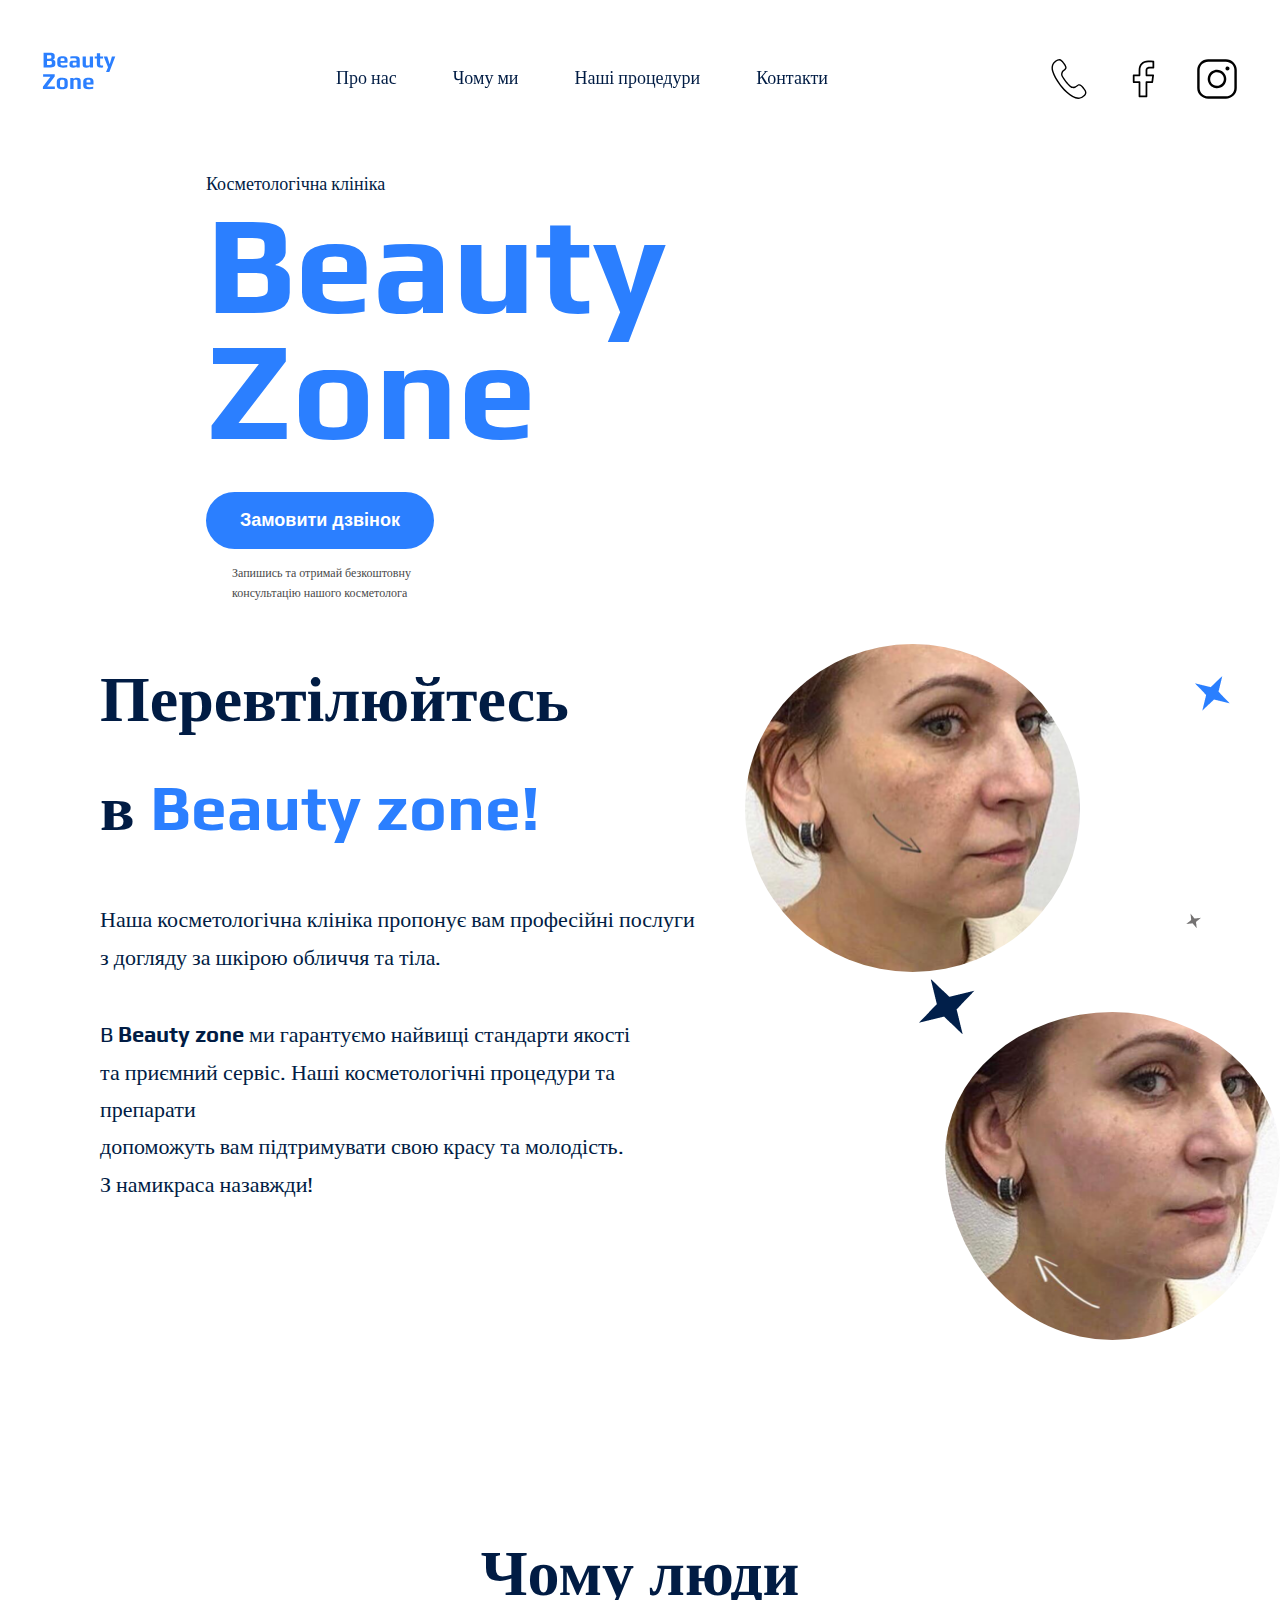
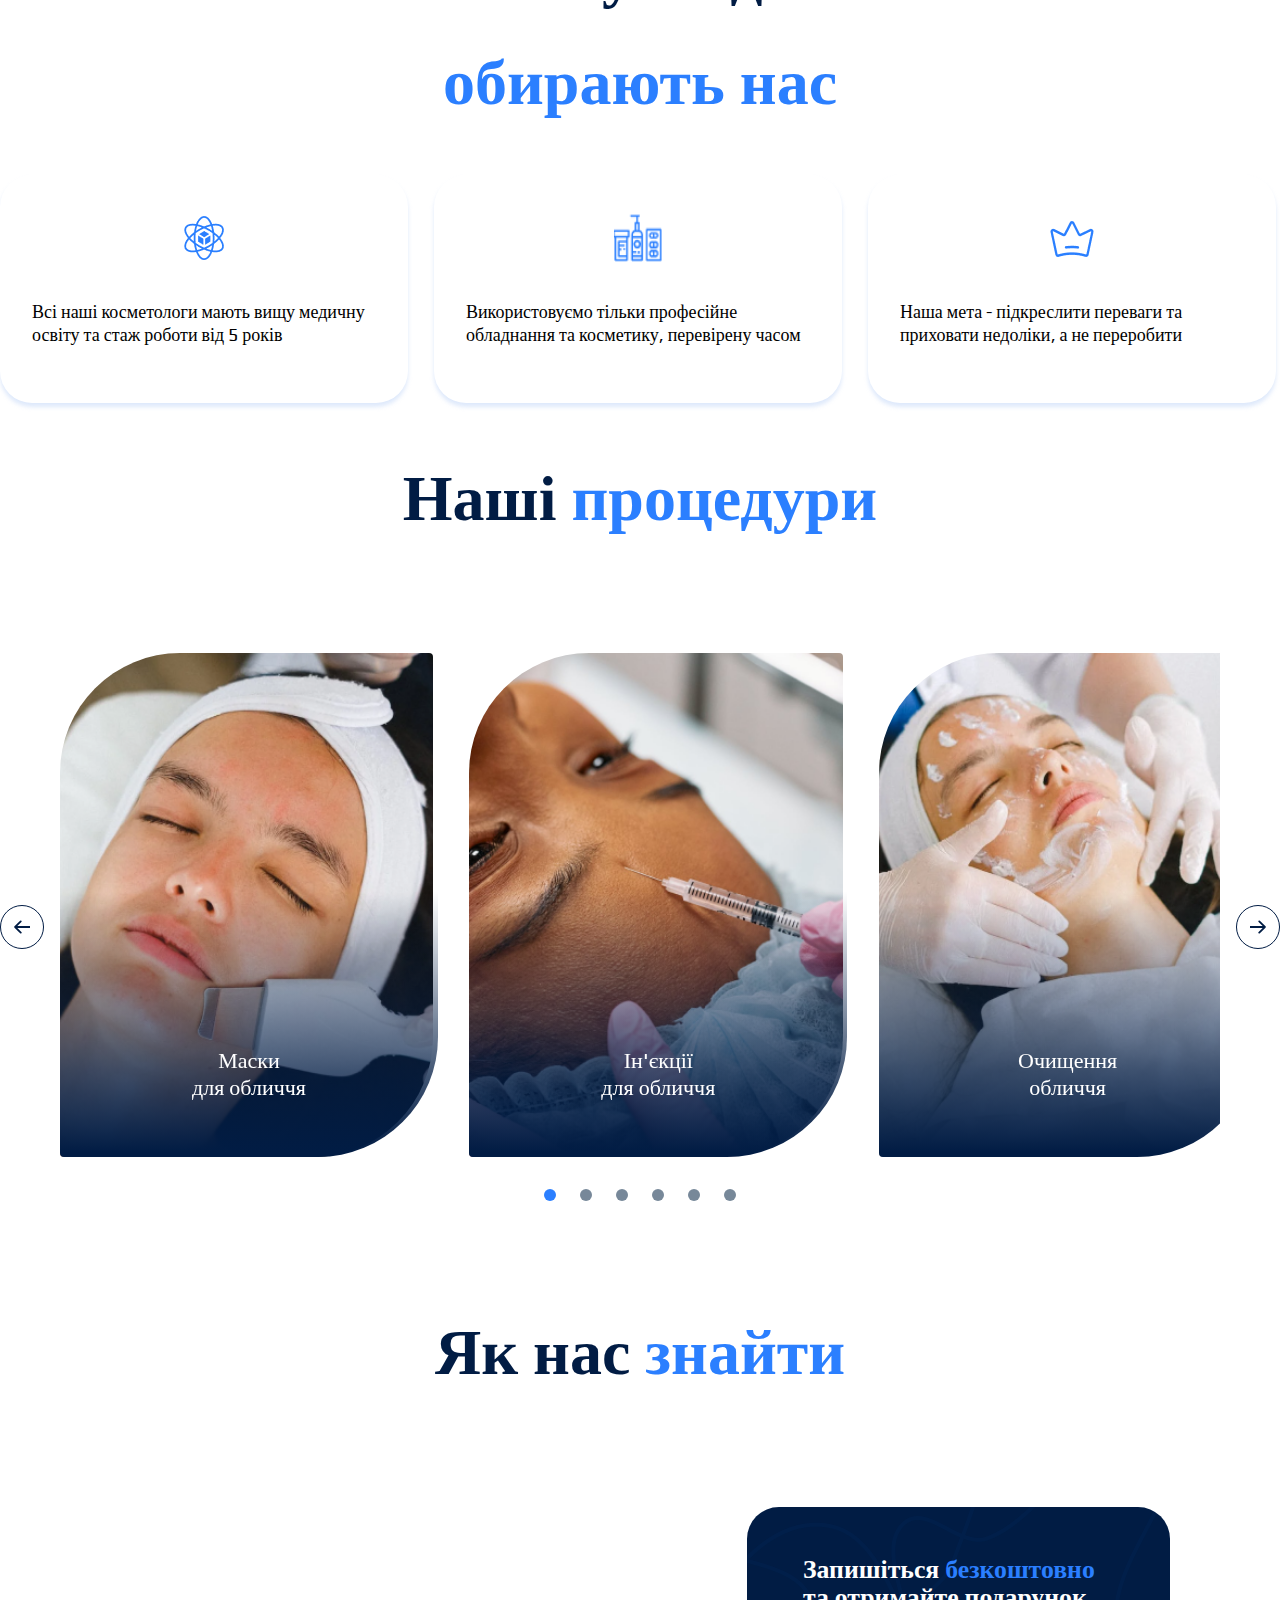
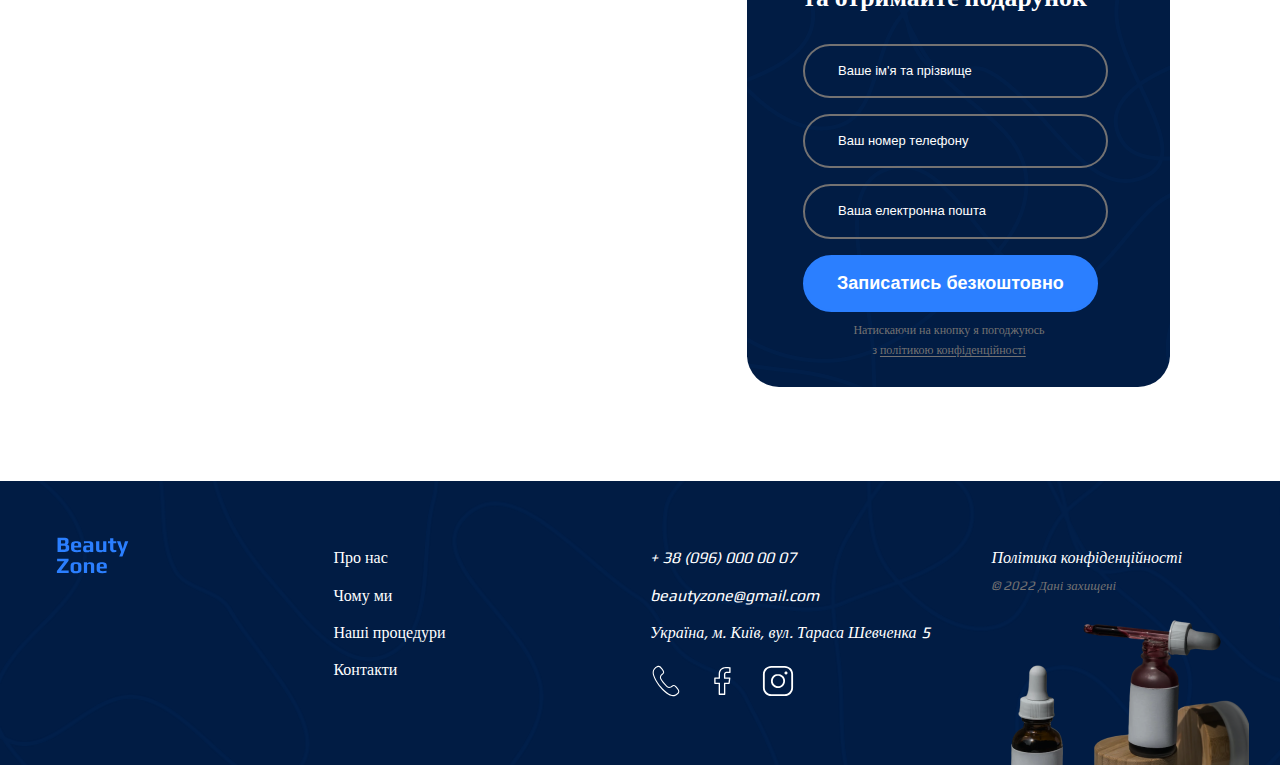
==== index.html @ f00a4eb0 "genius-homework-4" ====
<!DOCTYPE html>
<html lang="uk">
  <head>
    <meta charset="UTF-8" />
    <meta http-equiv="X-UA-Compatible" content="IE=edge" />
    <meta name="viewport" content="width=device-width, initial-scale=1.0" />
    <title>Beauty Zone</title>
    <link rel="stylesheet" href="./css/main.min.css" />
    <link
      rel="stylesheet"
      href="https://cdn.jsdelivr.net/npm/swiper@9/swiper-bundle.min.css"
    />
  </head>
  <body>
    <header class="header">
      <div class="header__blur">
        <div class="container">
          <div class="header__container">
            <nav class="header__nav">
              <a href="https://drkongus.github.io/genius-homework-4/">
                <img
                  class="header__logo"
                  src="./img/logo.svg"
                  alt="Логотип Beauty Zone"
                />
              </a>
              <ul class="header__menu">
                <li>
                  <a class="header__link" href="#about-us">Про нас</a>
                </li>
                <li>
                  <a class="header__link" href="#why-us">Чому ми</a>
                </li>
                <li>
                  <a class="header__link" href="#our-procedures"
                    >Наші процедури</a
                  >
                </li>
                <li>
                  <a class="header__link" href="#contacts">Контакти</a>
                </li>
              </ul>
              <div class="header__icons">
                <div>
                  <a href="tel:+380960000007">
                    <svg class="header__icon" width="42" height="42">
                      <use href="./img/icons.svg#icon-phone"></use>
                    </svg>
                  </a>
                </div>
                <div>
                  <a href="#">
                    <svg class="header__icon" width="42" height="42">
                      <use href="./img/icons.svg#icon-facebook"></use>
                    </svg>
                  </a>
                </div>
                <div>
                  <a href="#">
                    <svg class="header__icon" width="42" height="42">
                      <use href="./img/icons.svg#icon-instagram"></use>
                    </svg>
                  </a>
                </div>
              </div>
            </nav>
            <!-- mobile -->
            <button class="header__burger menu-btn-open" type="button">
              <svg width="24" height="24">
                <use href="./img/icons.svg#icon-menu"></use>
              </svg>
            </button>
            <div class="mobile-menu">
              <button
                class="mobile-menu__btn-close menu-btn-close"
                type="button"
              >
                <svg width="24" height="24">
                  <use href="./img/icons.svg#icon-close"></use>
                </svg>
              </button>
              <a class="mobile-menu__logo" href="#">
                <img src="./img/logo.svg" alt="beautyzone logo" />
              </a>
              <ul class="mobile-menu__list">
                <li>
                  <a class="mobile-menu__link" href="#about-us">Про нас </a>
                </li>
                <li>
                  <a class="mobile-menu__link" href="#why-us">Чому ми </a>
                </li>
                <li>
                  <a class="mobile-menu__link" href="#our-procedures"
                    >Наші процедури</a
                  >
                </li>
                <li>
                  <a class="mobile-menu__link" href="#contacts">Контакти </a>
                </li>
              </ul>
              <div class="mobile-menu__icons">
                <div>
                  <a href="tel:+380960000007">
                    <svg class="mobile-menu__icon" width="32" height="32">
                      <use href="./img/icons.svg#icon-phone"></use>
                    </svg>
                  </a>
                </div>
                <div>
                  <a href="#">
                    <svg class="mobile-menu__icon" width="32" height="32">
                      <use href="./img/icons.svg#icon-facebook"></use>
                    </svg>
                  </a>
                </div>
                <div>
                  <a href="#">
                    <svg class="mobile-menu__icon" width="32" height="32">
                      <use href="./img/icons.svg#icon-instagram"></use>
                    </svg>
                  </a>
                </div>
              </div>
            </div>
          </div>
        </div>
      </div>
      <section class="hero-section">
        <div class="container">
          <p class="hero-section__text-top">Косметологічна клініка</p>
          <h1 class="hero-section__title">Beauty Zone</h1>
          <button
            class="hero-section__button button modal-btn-open"
            type="button"
          >
            Замовити дзвінок
          </button>
          <p class="hero-section__text-bot">
            Запишись та отримай безкоштовну консультацію нашого косметолога
          </p>
        </div>
      </section>
    </header>
    <main>
      <section class="about-us" id="about-us">
        <div class="container">
          <div class="about-us__container">
            <div class="about-us__content">
              <h2 class="about-us__title">
                Перевтілюйтесь в <span class="accent">Beauty zone!</span>
              </h2>
              <p class="about-us__text">
                Наша косметологічна клініка пропонує вам професійні послуги
              </p>
              <p class="about-us__text">з догляду за шкірою обличчя та тіла.</p>
              <p class="about-us__text about-us__text-bottom">
                B <span class="weight">Beauty zone</span> ми гарантуємо найвищі
                стандарти якості
              </p>
              <p class="about-us__text">
                та приємний сервіс. Наші косметологічні процедури та препарати
              </p>
              <p class="about-us__text">
                допоможуть вам підтримувати свою красу та молодість.
              </p>
              <p class="about-us__text">З намикраса назавжди!</p>
            </div>
            <img
              class="about-us__large-star-mobile"
              src="./img/large-star.png"
              alt="велика зірка"
            />
            <div class="about-us__photos">
              <img
                class="about-us__photo"
                src="./img/about-us.png"
                alt="Жінка з проблемною шкірою"
              />
              <img
                class="about-us__medium-star"
                src="./img/medium-star.png"
                alt="середня зірка"
              />
              <img
                class="about-us__small-star"
                src="./img/small-star.png"
                alt="мала зірка"
              />
              <img
                class="about-us__large-star"
                src="./img/large-star.png"
                alt="велика зірка"
              />
              <img
                class="about-us__photo"
                src="./img/about-us-2.png"
                alt="Жінка з проблемною шкірою"
              />
            </div>
          </div>
        </div>
      </section>
      <section class="why-us" id="why-us">
        <div class="container">
          <h2 class="why-us__title">
            Чому люди <span class="accent">обирають нас</span>
          </h2>
          <ul class="why-us__list">
            <li class="why-us__item">
              <article class="why-us__card">
                <img
                  class="why-us__photo"
                  src="./img/science.png"
                  alt="science icon"
                />
                <div>
                  <p class="why-us__text">
                    Всі наші косметологи мають вищу медичну освіту та стаж
                    роботи від 5 років
                  </p>
                </div>
              </article>
            </li>
            <li class="why-us__item">
              <article class="why-us__card">
                <img
                  class="why-us__photo"
                  src="./img/medicine_treatemnt.png"
                  alt="medicine treatment"
                />
                <div>
                  <p class="why-us__text">
                    Використовуємо тільки професійне обладнання та косметику,
                    перевірену часом
                  </p>
                </div>
              </article>
            </li>
            <li class="why-us__item">
              <article class="why-us__card">
                <img class="why-us__photo" src="./img/crown.png" alt="crown" />
                <div>
                  <p class="why-us__text">
                    Наша мета - підкреслити переваги та приховати недоліки, а не
                    переробити
                  </p>
                </div>
              </article>
            </li>
          </ul>
        </div>
      </section>
      <section class="our-procedures" id="our-procedures">
        <div class="container">
          <h2 class="our-procedures__title">
            Наші <span class="accent">процедури</span>
          </h2>
          <div class="our-procedures__container">
            <button class="carousel-button prev" type="button">
              <svg class="carousel-button__arrow" width="16" height="16">
                <use href="./img/icons.svg#icon-Arrow"></use>
              </svg>
            </button>
            <div class="swiper-container">
              <ul class="our-procedures__list procedure-image swiper-wrapper">
                <li class="swiper-slide">
                  <article class="procedure-image__card">
                    <img
                      class="procedure-image__image"
                      src="./img/procedure1.png"
                      alt="фотографія процедури"
                    />
                    <div class="procedure-image__text">
                      <p>
                        Маски<br />
                        для обличчя
                      </p>
                    </div>
                  </article>
                </li>
                <li class="swiper-slide">
                  <article class="procedure-image__card">
                    <img
                      class="procedure-image__image"
                      src="./img/procedure2.png"
                      alt="фотографія процедури"
                    />
                    <div class="procedure-image__text">
                      <p>
                        Ін'єкції <br />
                        для обличчя
                      </p>
                    </div>
                  </article>
                </li>
                <li class="swiper-slide">
                  <article class="procedure-image__card">
                    <img
                      class="procedure-image__image"
                      src="./img/procedure3.png"
                      alt="фотографія процедури"
                    />
                    <div class="procedure-image__text">
                      <p>
                        Очищення<br />
                        обличчя
                      </p>
                    </div>
                  </article>
                </li>
                <li class="swiper-slide">
                  <article class="procedure-image__card">
                    <img
                      class="procedure-image__image"
                      src="./img/procedure1.png"
                      alt="фотографія процедури"
                    />
                    <div class="procedure-image__text">
                      <p>
                        Маски<br />
                        для обличчя
                      </p>
                    </div>
                  </article>
                </li>
                <li class="swiper-slide">
                  <article class="procedure-image__card">
                    <img
                      class="procedure-image__image"
                      src="./img/procedure2.png"
                      alt="фотографія процедури"
                    />
                    <div class="procedure-image__text">
                      <p>
                        Ін'єкції <br />
                        для обличчя
                      </p>
                    </div>
                  </article>
                </li>
                <li class="swiper-slide">
                  <article class="procedure-image__card">
                    <img
                      class="procedure-image__image"
                      src="./img/procedure3.png"
                      alt="фотографія процедури"
                    />
                    <div class="procedure-image__text">
                      <p>
                        Очищення<br />
                        обличчя
                      </p>
                    </div>
                  </article>
                </li>
              </ul>
              <div class="pagination">
                <span class="pagination__button"></span>
                <span class="pagination__button"></span>
                <span class="pagination__button"></span>
                <span class="pagination__button"></span>
                <span class="pagination__button"></span>
                <span class="pagination__button"></span>
              </div>
            </div>

            <button class="carousel-button next" type="button">
              <svg class="carousel-button__arrow" width="16" height="16">
                <use href="./img/icons.svg#icon-Arrow"></use>
              </svg>
            </button>
          </div>
        </div>
      </section>
      <section class="contacts" id="contacts">
        <div class="container">
          <h2 class="contacts__title">
            Як нас <span class="accent">знайти</span>
          </h2>
          <div class="contacts__container">
            <iframe
              class="contacts__map"
              src="https://www.google.com/maps/embed?pb=!1m18!1m12!1m3!1d2540.9325719461126!2d30.5181753!3d50.4423566!2m3!1f0!2f0!3f0!3m2!1i1024!2i768!4f13.1!3m3!1m2!1s0x40d4cef8b5f6338d%3A0x25c7f06ad686451c!2sTarasa%20Shevchenko%20Blvd%2C%205%2C%20Kyiv%2C%2002000!5e0!3m2!1sen!2sua!4v1688817604378!5m2!1sen!2sua"
              width="605"
              height="480"
              style="border: 0"
              allowfullscreen=""
              loading="lazy"
              referrerpolicy="no-referrer-when-downgrade"
            ></iframe>
            <div class="contacts__form">
              <div class="contacts__content">
                <h3 class="contacts__frame">
                  Запишіться <span class="accent">безкоштовно</span>
                  та отримайте подарунок
                </h3>
                <form name="contacts-form" autocomplete="off">
                  <div class="contacts__field input">
                    <label class="input__label visually-hidden" for="user-name"
                      >Ваше ім'я та прізвище
                    </label>
                    <input
                      pattern="^[Є-ЯҐа-їґ]+\s[Є-ЯҐа-їґ]+$"
                      class="input__field"
                      type="text"
                      id="user-name-contacts"
                      name="user-name"
                      placeholder="Ваше ім'я та прізвище"
                      required
                    />
                  </div>
                  <div class="contacts__field input">
                    <label class="input__label visually-hidden" for="user-tel"
                      >Ваш номер телефону
                    </label>
                    <input
                      pattern="^\+[0-9]{12}"
                      class="input__field"
                      type="tel"
                      id="user-tel-contacts"
                      name="user-tel"
                      placeholder="Ваш номер телефону"
                      required
                    />
                  </div>
                  <div class="contacts__field input">
                    <label class="input__label visually-hidden" for="user-email"
                      >Ваша електронна пошта
                    </label>
                    <input
                      class="input__field"
                      type="email"
                      id="user-email-contacts"
                      name="user-email"
                      placeholder="Ваша електронна пошта"
                      required
                    />
                  </div>
                  <button class="button-white" type="submit">
                    Записатись безкоштовно
                  </button>
                  <p class="contacts__privacy-policy">
                    Натискаючи на кнопку я погоджуюсь з
                    <a class="terms" href="#">політикою конфіденційності</a>
                  </p>
                </form>
              </div>
            </div>
          </div>
        </div>
      </section>
    </main>
    <footer class="footer">
      <div class="container">
        <div class="footer__container">
          <nav class="footer__nav">
            <div class="footer__logo">
              <a href="https://drkongus.github.io/genius-homework-4/">
                <img src="./img/logo.svg" alt="Логотип Beauty zone" />
              </a>
            </div>
            <ul class="footer__menu">
              <li><a class="footer__link" href="#about-us">Про нас</a></li>
              <li><a class="footer__link" href="#why-us">Чому ми</a></li>
              <li>
                <a class="footer__link" href="#our-procedures"
                  >Наші процедури</a
                >
              </li>
              <li><a class="footer__link" href="#contacts">Контакти</a></li>
            </ul>
          </nav>
          <address class="footer__address">
            <ul class="footer__address-list">
              <li>
                <a class="footer__address-link" href="tel:+380960000007"
                  >+ 38 (096) 000 00 07
                </a>
              </li>
              <li>
                <a
                  class="footer__address-link"
                  href="mailto:shopbakery@gmail.com"
                  >beautyzone@gmail.com</a
                >
              </li>
              <li>
                <a
                  class="footer__address-link"
                  href="https://goo.gl/maps/hV3CT1wX17QYL28bA"
                  target="_blank"
                  >Україна, м. Київ, вул. Тараса Шевченка 5
                </a>
              </li>
              <li>
                <div class="footer__terms-info-mobile">
                  <a class="footer__terms-mobile" href="#" target="_blank"
                    >Політика конфіденційності</a
                  >
                </div>
                <div class="footer__icons">
                  <div>
                    <a href="tel:+380960000007">
                      <svg class="footer__address-icon" width="32" height="32">
                        <use href="./img/icons.svg#icon-phone"></use>
                      </svg>
                    </a>
                  </div>
                  <div>
                    <a href="#">
                      <svg class="footer__address-icon" width="32" height="32">
                        <use href="./img/icons.svg#icon-facebook"></use>
                      </svg>
                    </a>
                  </div>
                  <div>
                    <a href="#">
                      <svg class="footer__address-icon" width="32" height="32">
                        <use href="./img/icons.svg#icon-instagram"></use>
                      </svg>
                    </a>
                  </div>
                </div>
                <div class="footer__terms-info-mobile">
                  <p class="footer__address-copyright">© 2022 Дані захищені</p>
                </div>
              </li>
            </ul>
            <div class="footer__address-info">
              <a class="footer__address-link" href="#" target="_blank"
                >Політика конфіденційності</a
              >
              <p class="footer__address-copyright">© 2022 Дані захищені</p>
            </div>
          </address>
        </div>
      </div>
    </footer>

    <div class="backdrop is-hidden">
      <div class="modal">
        <button class="modal__btn-close button modal-btn-close" type="button">
          Close
        </button>
        <h2 class="modal__head">Замовити дзвінок</h2>
        <p class="modal__text">
          Запишіться <span class="accent">безкоштовно</span> та отримайте
          подарунок
        </p>
        <form name="modal__form" autocomplete="off">
          <div class="modal__field input">
            <label class="input__label visually-hidden" for="user-name"
              >Ваше ім'я та прізвище
            </label>
            <input
              pattern="^[Є-ЯҐа-їґ]+\s[Є-ЯҐа-їґ]+$"
              class="input__field"
              type="text"
              id="user-name"
              name="user-name"
              placeholder="Ваше ім'я та прізвище"
              required
            />
          </div>

          <div class="modal__field input">
            <label class="input__label visually-hidden" for="user-tel"
              >Ваш номер телефону
            </label>
            <input
              pattern="^\+[0-9]{12}"
              class="input__field"
              type="tel"
              id="user-tel"
              name="user-tel"
              placeholder="Ваш номер телефону"
              required
            />
          </div>

          <div class="modal__field input">
            <label class="input__label visually-hidden" for="user-email"
              >Ваша електронна пошта
            </label>
            <input
              class="input__field"
              type="email"
              id="user-email"
              name="user-email"
              placeholder="Ваша електронна пошта"
              required
            />
          </div>
          <button class="modal__button button-white" type="submit">
            Записатись безкоштовно
          </button>
          <p class="modal__terms">
            Натискаючи на кнопку я погоджуюсь з
            <a class="terms" href="#">політикою конфіденційності</a>
          </p>
        </form>
      </div>
    </div>

    <script src="./js/modal.js"></script>
    <script src="https://cdn.jsdelivr.net/npm/swiper@9/swiper-bundle.min.js"></script>
    <script src="./js/formats-slider.js"></script>
    <script src="./js/mobile-menu.js"></script>
  </body>
</html>
---- css/main.min.css ----
body{color:var(--color-primary-dark-blue);font-family:"Play","Roboto";font-size:22px;font-weight:400;line-height:1.7;margin:0}h1,h2,h3,h4,p{margin-top:0}ul{list-style-type:none;margin:0;padding:0}.container{margin:0 auto;width:100%;max-width:1288px;overflow:hidden}.swiper-container{overflow:hidden}html{scroll-behavior:smooth}@font-face{font-display:swap;font-family:"Play";font-style:normal;font-weight:400;src:url("../fonts/play-v17-latin-regular.woff2") format("woff2"),url("../fonts/play-v17-latin-regular.ttf") format("truetype")}@font-face{font-display:swap;font-family:"Play";font-style:normal;font-weight:700;src:url("../fonts/play-v17-latin-700.woff2") format("woff2"),url("../fonts/play-v17-latin-700.ttf") format("truetype")}@font-face{font-display:swap;font-family:"Roboto";font-style:normal;font-weight:400;src:url("../fonts/roboto-v30-latin-regular.woff2") format("woff2"),url("../fonts/roboto-v30-latin-regular.ttf") format("truetype")}@font-face{font-display:swap;font-family:"Roboto";font-style:normal;font-weight:700;src:url("../fonts/roboto-v30-latin-700.woff2") format("woff2"),url("../fonts/roboto-v30-latin-700.ttf") format("truetype")}.terms{text-underline-offset:2px;color:var(--color-secondary-light-gray)}.weight{font-weight:600}.accent{color:var(--color-primary-blue)}.visually-hidden{position:absolute;left:-10000px;top:auto;width:1px;height:1px;overflow:hidden}:root{--color-primary-white: #ffffff;--color-primary-blue: #2b7fff;--color-primary-dark-blue: #011c44;--color-secondary-dark-gray: #4a4a4a;--color-secondary-light-gray: #747272;--color-secondary-ocean: #011f4a;--color-secondary-yellow: #ffd02b}.button{padding:16px 32px;color:var(--color-primary-white);font-weight:600;font-size:18px;background-color:var(--color-primary-blue);border:2px solid var(--color-primary-blue);border-radius:32px;cursor:pointer}.button:hover{transition:color .2s;color:var(--color-primary-dark-blue);background-color:rgba(0,0,0,0)}.button-white{padding:16px 32px;color:var(--color-primary-white);font-weight:600;font-size:18px;background-color:var(--color-primary-blue);border:2px solid var(--color-primary-blue);border-radius:32px;cursor:pointer}@media screen and (max-width: 480px){.button-white{font-size:16px;padding:14px 20px;border-radius:24px;margin-left:10px}}.button-white:hover{transition:color .2s;color:var(--color-primary-blue);background-color:rgba(0,0,0,0)}.carousel-button{display:flex;align-items:center;justify-content:center;width:44px;height:44px;flex-shrink:0;padding:0;border-radius:50%;background-color:rgba(0,0,0,0);border:1px solid var(--color-primary-dark-blue);cursor:pointer;transition:color .2s}@media screen and (max-width: 480px){.carousel-button{display:none}}.carousel-button__arrow{fill:var(--color-primary-dark-blue)}.carousel-button:hover{background-color:var(--color-primary-blue);border:1px solid var(--color-primary-blue)}.carousel-button:hover .carousel-button__arrow{fill:var(--color-primary-white)}.carousel-button:last-child{transform:rotate(180deg)}.input{color:var(--color-primary-white)}.input__label{padding:18px 33px;font-size:13px;line-height:1.1;width:225px;border:2px solid var(--color-secondary-light-gray);border-radius:32px;background-color:rgba(0,0,0,0)}.input__label:focus{background-color:var(--color-secondary-light-gray);outline:none}.input__label::-moz-placeholder{color:var(--color-primary-white);font-size:13px;line-height:1.1}.input__label::placeholder{color:var(--color-primary-white);font-size:13px;line-height:1.1}.input__field{padding:18px 33px;font-size:13px;line-height:1.1;width:235px;border:2px solid var(--color-secondary-light-gray);border-radius:32px;background-color:rgba(0,0,0,0)}@media screen and (max-width: 480px){.input__field{padding:16px 24px;width:192px}}.input__field:focus{background-color:var(--color-secondary-light-gray);outline:none}.input__field::-moz-placeholder{color:var(--color-primary-white);font-size:13px;line-height:1.1}.input__field::placeholder{color:var(--color-primary-white);font-size:13px;line-height:1.1}@keyframes stars-rotate{to{transform:rotate(1turn)}from{transform:rotate(0.5turn)}}@keyframes stars-scale{from{opacity:0}50%{opacity:.1}to{opacity:1}}.pagination{display:flex;align-items:center;justify-content:center;gap:24px;padding-top:32px}@media screen and (max-width: 480px){.pagination{gap:16px;padding-top:16px}}.pagination__button{width:12px;height:12px;padding:0;background-color:#789;border-radius:50%}@media screen and (max-width: 480px){.pagination__button{width:8px;height:8px}}.pagination__button--active{background-color:var(--color-primary-blue)}.procedure-image{position:relative}.procedure-image__card{width:330px;height:456px;flex-shrink:0;padding:24px;border-radius:120px 4px;background:linear-gradient(180deg, rgba(1, 28, 68, 0) 47.4%, rgba(1, 28, 68, 0.73) 82.66%, #011c44 99.06%)}@media screen and (max-width: 768px){.procedure-image__card{width:297px;height:417px;border-radius:110px 4px}}.procedure-image__image{position:absolute;border-radius:120px 4px;z-index:-1;top:0;left:0;width:100%;height:100%}@media screen and (max-width: 768px){.procedure-image__image{width:344px;height:466px}}.procedure-image__text{color:var(--color-primary-white);margin-top:370px;text-align:center;line-height:1.2}.about-us__container{position:relative;display:flex;gap:36px;padding-top:40px}@media screen and (max-width: 480px){.about-us__container{padding-top:8px;gap:0;display:block}}.about-us__content{padding-left:100px}@media screen and (max-width: 480px){.about-us__content{padding-left:10%}}.about-us__title{font-size:64px;font-weight:700;padding-bottom:40px;margin:0;max-width:500px}@media screen and (max-width: 480px){.about-us__title{font-size:32px;font-weight:700;max-width:258px;margin-right:0}}.about-us__text{max-width:709px;margin:0}.about-us__text:nth-child(4){padding-top:40px}@media screen and (max-width: 480px){.about-us__text{font-size:18px;max-width:298px}.about-us__text:nth-child(4){padding-top:18px}.about-us__text:nth-child(5){max-width:304px}}.about-us__photos{display:flex;flex-direction:column;position:relative}@media screen and (max-width: 480px){.about-us__photos{display:none}}@media screen and (max-width: 768px){.about-us__photos{display:none}}.about-us__photo{border-radius:50%;width:335px;height:328px}.about-us__photo:last-child{margin-left:200px;padding-top:40px}.about-us__small-star,.about-us__medium-star,.about-us__large-star{position:absolute;animation-name:stars-rotate,stars-scale;animation-delay:1s}.about-us__medium-star{left:450px;padding-top:32px;padding-right:73px;animation-duration:1.5s}.about-us__small-star{left:441px;padding-top:269px;animation-duration:1s}.about-us__large-star{left:174px;padding-top:335px;animation-duration:2s}.about-us__large-star-mobile{display:none;width:40px;height:40px;transform:rotate(-30deg)}@media screen and (max-width: 480px){.about-us__large-star-mobile{display:flex;position:absolute;right:0;padding-right:22px;padding-top:8px}}@media screen and (max-width: 768px){.about-us__large-star-mobile{display:flex;position:absolute;right:0;bottom:0;padding-right:16px}}.backdrop{position:fixed;top:0;left:0;right:0;bottom:0;display:flex;align-items:center;justify-content:center;background-color:rgba(0,0,0,.5);transition:opacity .3s,visibility .3s}.backdrop.is-hidden{opacity:0;visibility:hidden;pointer-events:none}.contacts__title{font-size:64px;font-weight:700;text-align:center;padding-bottom:48px}@media screen and (max-width: 768px){.contacts__title{font-size:32px;padding-bottom:24px;margin:0}}.contacts__container{display:flex;justify-content:center;padding-bottom:94px}@media screen and (max-width: 768px){.contacts__container{flex-direction:column-reverse;padding-bottom:0}}.contacts__map{flex-shrink:0;border-radius:16px;border:none;padding-right:32px}@media screen and (max-width: 768px){.contacts__map{padding-top:24px;min-width:368px;width:100%;min-height:232px;height:100%}}.contacts__form{max-width:423px;width:100%;max-height:480px;height:100%;border-radius:32px;background-color:var(--color-primary-dark-blue);background-image:url(../img/contacts-bg.png)}@media screen and (max-width: 768px){.contacts__form{max-width:420px;max-height:534px;border-radius:24px;margin:0 auto;text-align:center}}@media screen and (max-width: 480px){.contacts__form{max-width:320px;max-height:434px;border-radius:24px;margin:0 auto}}.contacts__content{padding:48px 56px}@media screen and (max-width: 768px){.contacts__content{padding:42px 24px}}.contacts__frame{color:var(--color-primary-white);font-weight:600;line-height:1.1;margin-bottom:32px}@media screen and (max-width: 768px){.contacts__frame{max-width:272px;font-size:22px;margin:0 auto 24px}}@media screen and (max-width: 480px){.contacts__frame{max-width:272px;font-size:22px;margin-bottom:24px}}.contacts__field{margin-bottom:16px}@media screen and (max-width: 768px){.contacts__field{margin-left:12px}}.contacts__privacy-policy{max-width:196px;font-size:12px;margin-left:48px;margin-bottom:0;padding-top:8px;color:var(--color-secondary-light-gray);text-align:center}@media screen and (max-width: 768px){.contacts__privacy-policy{margin:0 auto}}.footer{position:relative;background-image:url(../img/footer-background.png);background-color:var(--color-primary-dark-blue);background-size:cover;background-repeat:no-repeat}@media screen and (max-width: 768px){.footer{background-image:url(/genius-homework-4/img/footer-background-mobile.png)}}.footer::after{background-image:url(../img/medicaments-footer.png);background-repeat:no-repeat;position:absolute;width:278px;height:150px;bottom:0;right:0;content:""}@media screen and (max-width: 768px){.footer::after{display:none}}.footer__container{padding:56px 56px;display:flex;flex-direction:row;gap:20px}@media screen and (max-width: 768px){.footer__container{padding:22px 90px;flex-direction:column}}.footer__address,.footer__nav{display:flex;flex-direction:row;flex-basis:50%;gap:20px}@media screen and (max-width: 768px){.footer__address,.footer__nav{flex-direction:column;text-align:center}}.footer__menu,.footer__logo{flex-grow:1}.footer__link{text-decoration:none;font-size:16px;color:var(--color-primary-white);transition:color .2s}.footer__link:hover{color:var(--color-primary-blue)}.footer__address-list,.footer__address-info{flex-grow:1}.footer__address-link{text-decoration:none;font-size:16px;color:var(--color-primary-white);transition:color .2s}@media screen and (max-width: 768px){.footer__address-link{display:none}}.footer__address-link:hover{color:var(--color-primary-blue)}.footer__terms-info-mobile{display:none}@media screen and (max-width: 768px){.footer__terms-info-mobile{display:block;text-align:center}}@media screen and (max-width: 768px){.footer__terms-mobile{font-size:12px;text-decoration:none;color:var(--color-primary-white);transition:color .2s}}.footer__terms-mobile:hover{color:var(--color-primary-blue)}.footer__icons{display:flex;gap:24px;padding-top:16px}@media screen and (max-width: 768px){.footer__icons{justify-content:center}}.footer__address-icon{fill:var(--color-primary-white)}.footer__address-icon:hover{fill:var(--color-primary-blue);cursor:pointer}.footer__address-copyright{font-size:13px;color:var(--color-secondary-light-gray);margin:0}@media screen and (max-width: 768px){.footer__address-copyright{display:none}}.header{background-image:linear-gradient(94deg, #fff 9.65%, rgba(255, 255, 255, 0.85) 26.08%, rgba(255, 255, 255, 0.19) 52.74%, rgba(255, 255, 255, 0) 74.46%),url("/genius-homework-4/img/hero-section-background.png");background-repeat:no-repeat;background-size:cover;flex-shrink:0}@media screen and (min-device-pixel-ratio: 2),(-webkit-min-device-pixel-ratio: 2),(min-resolution: 192dpi),(min-resolution: 2dppx){.header{background-image:linear-gradient(38deg, #fff 0%, rgba(255, 255, 255, 0.78) 31.23%, rgba(255, 255, 255, 0.2) 50.39%, rgba(255, 255, 255, 0) 68.37%),url("/genius-homework-4/img/header-background-mobile.png")}}.header__blur{background:rgba(255,255,255,.25);-webkit-backdrop-filter:blur(5px);backdrop-filter:blur(5px)}@media screen and (max-width: 768px){.header__blur{background:none;-webkit-backdrop-filter:blur(0.1px);backdrop-filter:blur(0.1px)}}.header__container{padding:42px 42px;gap:40px;display:flex;align-items:center}@media screen and (max-width: 768px){.header__container{padding:16px 8px 24px 8px}}.header__nav{display:flex;flex-grow:1;align-items:center;gap:40px}.header__logo{width:74px}@media screen and (max-width: 480px){.header__logo{width:57px}}.header__menu{display:flex;gap:56px;flex-grow:1;justify-content:center}@media screen and (max-width: 768px){.header__menu{display:none}}.header__link{text-decoration:none;font-size:18px;color:var(--color-primary-dark-blue);transition:color .2s}.header__link:hover{text-decoration:none;color:var(--color-primary-blue)}.header__icons{display:flex;gap:32px;padding-top:16px}@media screen and (max-width: 768px){.header__icons{display:none}}.header__icon:hover{fill:var(--color-primary-blue);cursor:pointer}.header__burger{display:none}@media screen and (max-width: 768px){.header__burger{display:block;background-color:rgba(0,0,0,0);border:none;fill:#fff}}.hero-section{padding:16px 0 0 206px}@media screen and (max-width: 480px){.hero-section{padding:0}}.hero-section__text-top{font-size:18px;margin:0}@media screen and (max-width: 480px){.hero-section__text-top{font-size:12px;text-align:center}}.hero-section__title{margin-bottom:0;color:var(--color-primary-blue);text-align:left;font-size:140px;font-weight:700;line-height:.9;padding-bottom:40px;max-width:529px}@media screen and (max-width: 480px){.hero-section__title{font-size:54px;text-align:center;padding-bottom:32px}}.hero-section__text-bot{font-size:12px;padding-top:14px;padding-left:26px;color:var(--color-secondary-dark-gray);max-width:230px;margin:0}@media screen and (max-width: 480px){.hero-section__text-bot{font-size:12px;text-align:center;padding:0;margin:0 auto;max-width:186px}}@media screen and (max-width: 480px){.hero-section__button{font-size:16px;display:block;margin:0 auto;padding:12px 24px;border-radius:24px;border:1px solid var(--color-primary-blue)}}.mobile-menu{display:none}.mobile-menu.is-open{display:block;position:fixed;top:0;left:0;right:0;bottom:-700px;background-color:#fff;padding:16px 20px}.mobile-menu__btn-close{position:absolute;top:16px;right:20px;padding:0;fill:rgba(0,0,0,0);background-color:rgba(0,0,0,0);border:rgba(0,0,0,0);stroke:var(--color-primary-dark-blue)}.mobile-menu__link{font-size:14px;font-weight:700;color:var(--color-primary-dark-blue);text-decoration:none}.mobile-menu__link:hover{color:var(--color-primary-blue)}.mobile-menu__list{display:flex;flex-direction:column;gap:8px}.mobile-menu__icons{display:flex;flex-wrap:wrap;gap:16px;padding-top:16px}.mobile-menu__icon:hover{fill:var(--color-primary-blue)}.modal{position:relative;width:100%;max-width:723px;height:100%;max-height:681px;padding:42px;background-color:var(--color-primary-dark-blue);background-image:url(../img/background-modal.png);border-radius:48px;overflow-y:auto}@media screen and (max-width: 480px){.modal{max-width:500px;max-height:500px}}.modal__btn-close{position:absolute;top:50px;right:50px}@media screen and (max-width: 480px){.modal__btn-close{top:25px;right:25px;padding:8px 16px}}.modal__head{margin:0 auto;padding-bottom:40px;text-align:center;line-height:1.15;font-size:64px;font-weight:700;max-width:435px;color:var(--color-primary-white)}@media screen and (max-width: 480px){.modal__head{font-size:32px;padding-bottom:20px;padding-top:40px}}.modal__text{width:274px;margin:0 auto;padding-bottom:32px;font-weight:600;text-align:center;color:var(--color-primary-white)}@media screen and (max-width: 480px){.modal__text{font-size:16px;max-width:190px}}.modal__field{margin:0 auto 16px;text-align:center}.modal__button{display:block;margin:0 auto 8px}.modal__terms{color:var(--color-secondary-light-gray);margin:0 auto;max-width:213px;font-size:12px;line-height:1.5;text-align:center}.our-procedures__title{font-size:64px;font-weight:700;padding-bottom:48px;text-align:center}@media screen and (max-width: 480px){.our-procedures__title{font-size:32px;padding-bottom:24px;margin:0}}.our-procedures__container{display:flex;align-items:center;gap:16px;padding-bottom:96px}@media screen and (max-width: 480px){.our-procedures__container{padding-bottom:40px}}.our-procedures__list{display:flex;gap:16px}.why-us{background-image:linear-gradient(to bottom, rgba(255, 255, 255, 0) 0%, rgb(255, 255, 255) 100%),url("/genius-homework-2/img/why-us-background.png");background-repeat:no-repeat;background-size:cover}@media screen and (max-width: 480px){.why-us{background-image:url("/genius-homework-4/img/why-usbackground-mobile.png"),linear-gradient(to bottom, rgba(255, 255, 255, 0) 0%, rgb(255, 255, 255) 100%)}}.why-us__title{font-size:64px;font-weight:700;padding-top:178px;padding-bottom:40px;max-width:600px;margin:0 auto;text-align:center}@media screen and (max-width: 480px){.why-us__title{font-size:32px;padding:128px 0 24px 0;max-width:210px}}.why-us__list{display:flex;flex-wrap:wrap;gap:26px;padding-bottom:40px}@media screen and (max-width: 480px){.why-us__list{flex-direction:column;gap:16px}}.why-us__item{flex-basis:calc((100% - 56px)/3)}.why-us__card{display:flex;flex-wrap:wrap;height:180px;padding:24px 32px;justify-content:center;align-items:center;border-radius:32px;background:#fff;gap:8px;box-shadow:0px 4px 4px 0px rgba(168,198,245,.38)}@media screen and (max-width: 480px){.why-us__card{border-radius:24px;margin:0 22px 18px 22px}}.why-us__photo{width:48px;height:48px;margin:0 auto}.why-us__text{font-size:18px;line-height:1.3;color:#000}@media screen and (max-width: 480px){.why-us__text{max-width:256px;text-align:center}}/*# sourceMappingURL=main.min.css.map */
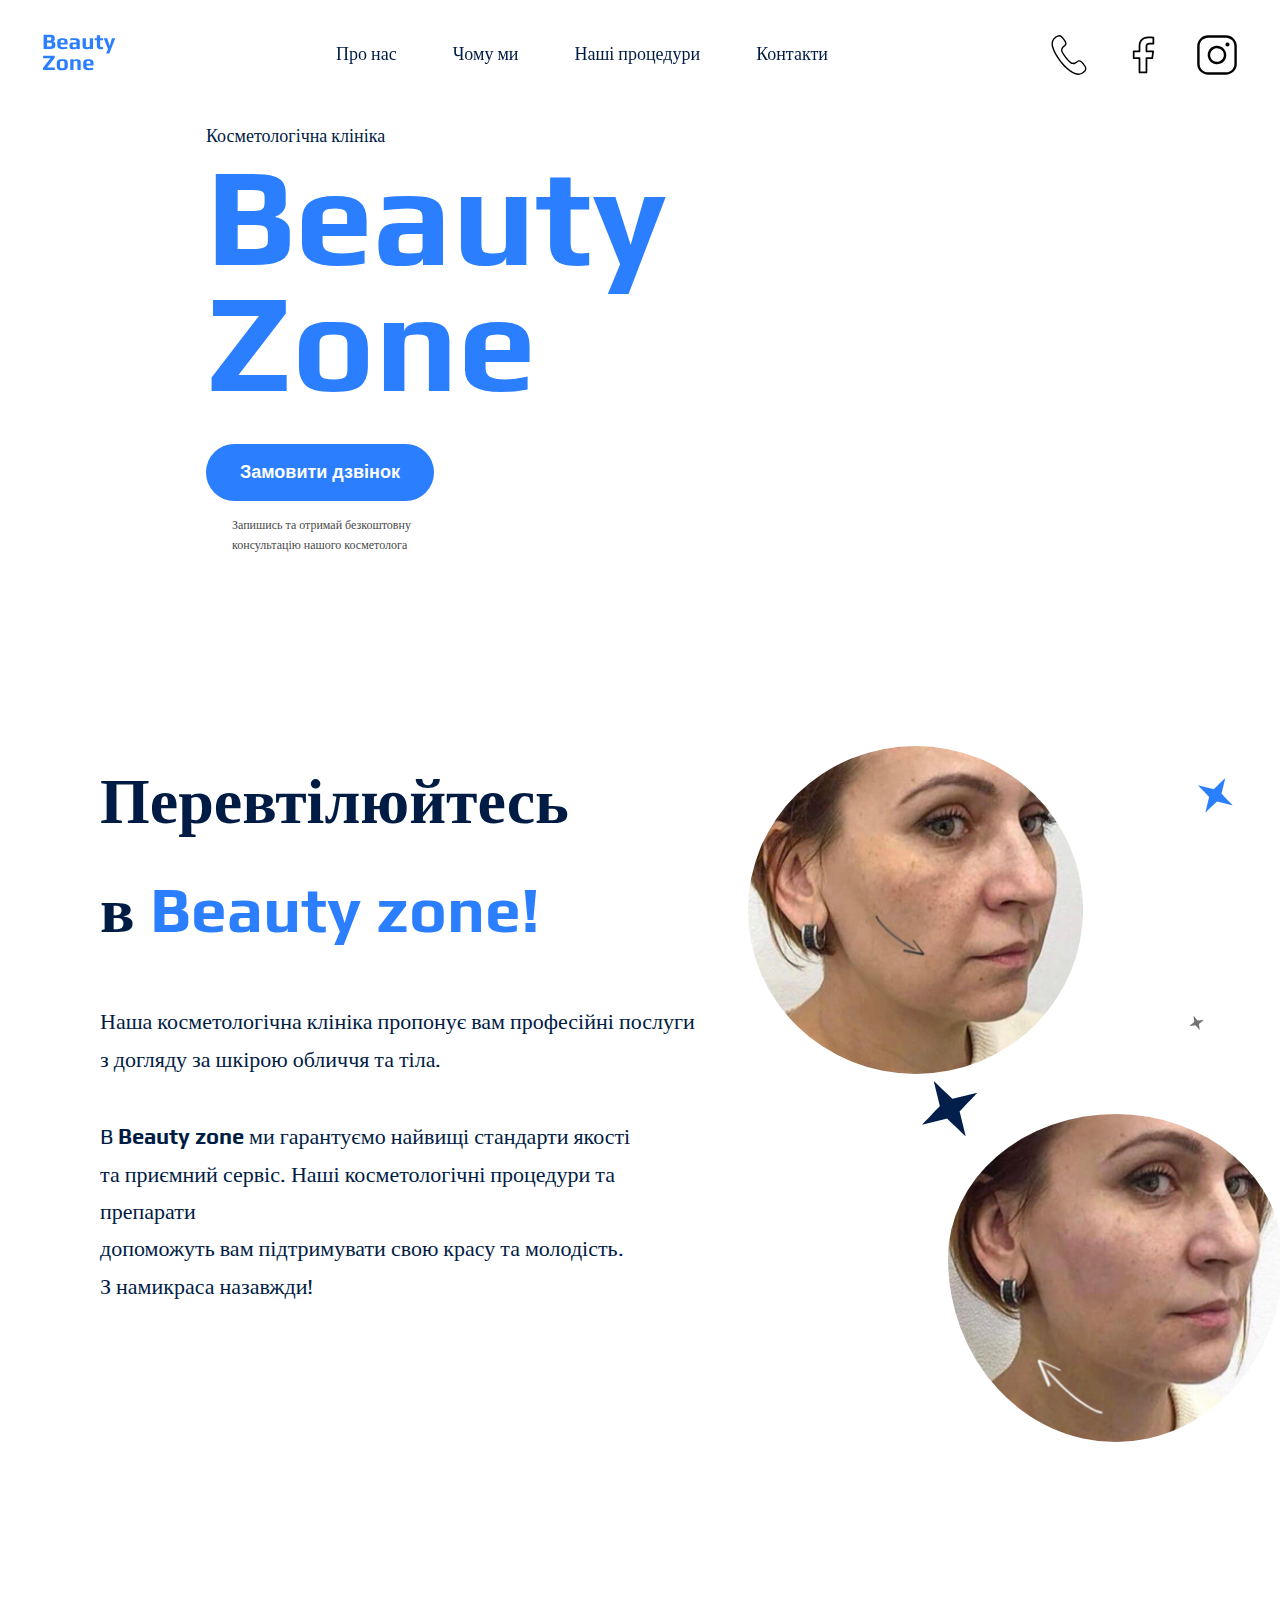
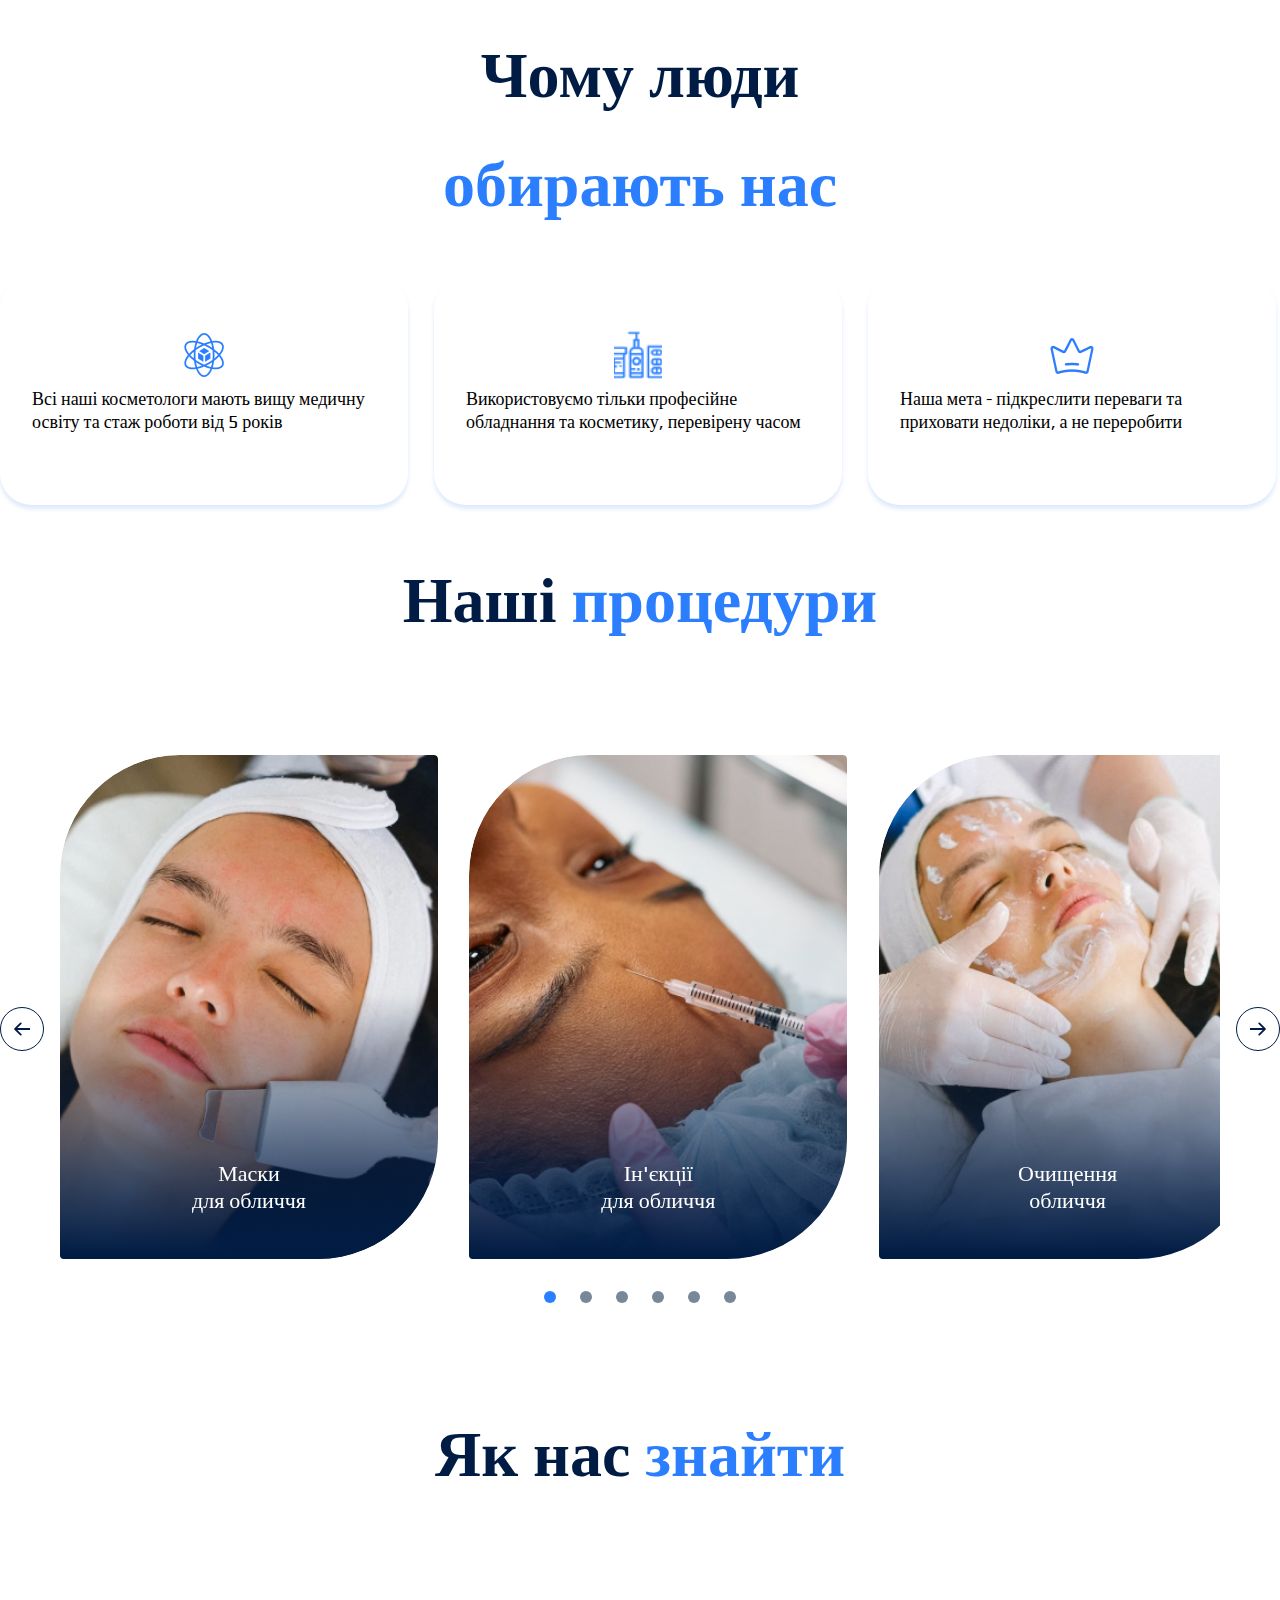
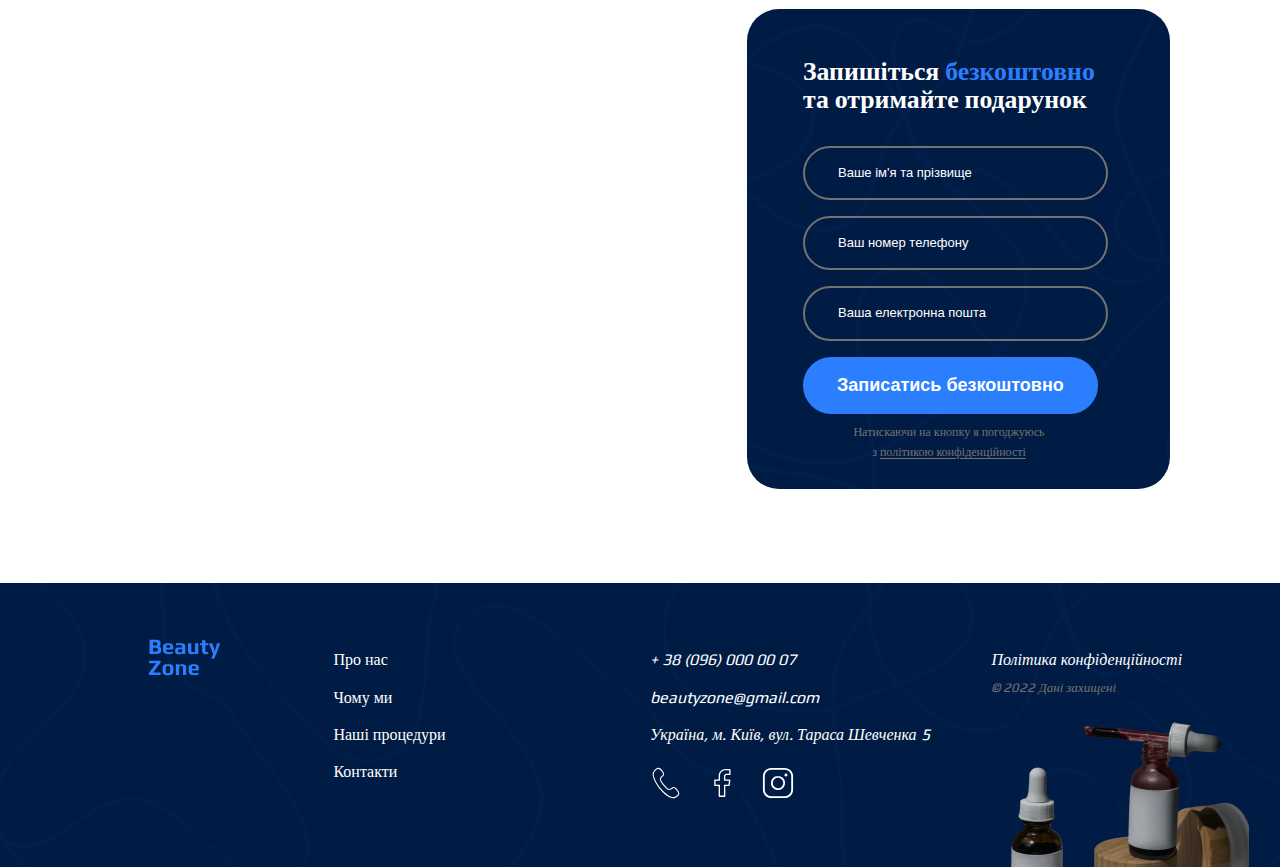
==== commit 38b29760: "fix-2" ====
--- a/index.html
+++ b/index.html
@@ -456,7 +456,11 @@
           <nav class="footer__nav">
             <div class="footer__logo">
               <a href="https://drkongus.github.io/genius-homework-4/">
-                <img src="./img/logo.svg" alt="Логотип Beauty zone" />
+                <img
+                  class="footer__Bz-logo"
+                  src="./img/logo.svg"
+                  alt="Логотип Beauty zone"
+                />
               </a>
             </div>
             <ul class="footer__menu">
@@ -539,9 +543,13 @@
 
     <div class="backdrop is-hidden">
       <div class="modal">
-        <button class="modal__btn-close button modal-btn-close" type="button">
-          Close
-        </button>
+        <div>
+          <button class="modal__btn-close button modal-btn-close" type="button">
+            <svg width="32" height="32">
+              <use href="./img/icons.svg#icon-close"></use>
+            </svg>
+          </button>
+        </div>
         <h2 class="modal__head">Замовити дзвінок</h2>
         <p class="modal__text">
           Запишіться <span class="accent">безкоштовно</span> та отримайте
--- a/css/main.min.css
+++ b/css/main.min.css
@@ -1 +1 @@
-body{color:var(--color-primary-dark-blue);font-family:"Play","Roboto";font-size:22px;font-weight:400;line-height:1.7;margin:0}h1,h2,h3,h4,p{margin-top:0}ul{list-style-type:none;margin:0;padding:0}.container{margin:0 auto;width:100%;max-width:1288px;overflow:hidden}.swiper-container{overflow:hidden}html{scroll-behavior:smooth}@font-face{font-display:swap;font-family:"Play";font-style:normal;font-weight:400;src:url("../fonts/play-v17-latin-regular.woff2") format("woff2"),url("../fonts/play-v17-latin-regular.ttf") format("truetype")}@font-face{font-display:swap;font-family:"Play";font-style:normal;font-weight:700;src:url("../fonts/play-v17-latin-700.woff2") format("woff2"),url("../fonts/play-v17-latin-700.ttf") format("truetype")}@font-face{font-display:swap;font-family:"Roboto";font-style:normal;font-weight:400;src:url("../fonts/roboto-v30-latin-regular.woff2") format("woff2"),url("../fonts/roboto-v30-latin-regular.ttf") format("truetype")}@font-face{font-display:swap;font-family:"Roboto";font-style:normal;font-weight:700;src:url("../fonts/roboto-v30-latin-700.woff2") format("woff2"),url("../fonts/roboto-v30-latin-700.ttf") format("truetype")}.terms{text-underline-offset:2px;color:var(--color-secondary-light-gray)}.weight{font-weight:600}.accent{color:var(--color-primary-blue)}.visually-hidden{position:absolute;left:-10000px;top:auto;width:1px;height:1px;overflow:hidden}:root{--color-primary-white: #ffffff;--color-primary-blue: #2b7fff;--color-primary-dark-blue: #011c44;--color-secondary-dark-gray: #4a4a4a;--color-secondary-light-gray: #747272;--color-secondary-ocean: #011f4a;--color-secondary-yellow: #ffd02b}.button{padding:16px 32px;color:var(--color-primary-white);font-weight:600;font-size:18px;background-color:var(--color-primary-blue);border:2px solid var(--color-primary-blue);border-radius:32px;cursor:pointer}.button:hover{transition:color .2s;color:var(--color-primary-dark-blue);background-color:rgba(0,0,0,0)}.button-white{padding:16px 32px;color:var(--color-primary-white);font-weight:600;font-size:18px;background-color:var(--color-primary-blue);border:2px solid var(--color-primary-blue);border-radius:32px;cursor:pointer}@media screen and (max-width: 480px){.button-white{font-size:16px;padding:14px 20px;border-radius:24px;margin-left:10px}}.button-white:hover{transition:color .2s;color:var(--color-primary-blue);background-color:rgba(0,0,0,0)}.carousel-button{display:flex;align-items:center;justify-content:center;width:44px;height:44px;flex-shrink:0;padding:0;border-radius:50%;background-color:rgba(0,0,0,0);border:1px solid var(--color-primary-dark-blue);cursor:pointer;transition:color .2s}@media screen and (max-width: 480px){.carousel-button{display:none}}.carousel-button__arrow{fill:var(--color-primary-dark-blue)}.carousel-button:hover{background-color:var(--color-primary-blue);border:1px solid var(--color-primary-blue)}.carousel-button:hover .carousel-button__arrow{fill:var(--color-primary-white)}.carousel-button:last-child{transform:rotate(180deg)}.input{color:var(--color-primary-white)}.input__label{padding:18px 33px;font-size:13px;line-height:1.1;width:225px;border:2px solid var(--color-secondary-light-gray);border-radius:32px;background-color:rgba(0,0,0,0)}.input__label:focus{background-color:var(--color-secondary-light-gray);outline:none}.input__label::-moz-placeholder{color:var(--color-primary-white);font-size:13px;line-height:1.1}.input__label::placeholder{color:var(--color-primary-white);font-size:13px;line-height:1.1}.input__field{padding:18px 33px;font-size:13px;line-height:1.1;width:235px;border:2px solid var(--color-secondary-light-gray);border-radius:32px;background-color:rgba(0,0,0,0)}@media screen and (max-width: 480px){.input__field{padding:16px 24px;width:192px}}.input__field:focus{background-color:var(--color-secondary-light-gray);outline:none}.input__field::-moz-placeholder{color:var(--color-primary-white);font-size:13px;line-height:1.1}.input__field::placeholder{color:var(--color-primary-white);font-size:13px;line-height:1.1}@keyframes stars-rotate{to{transform:rotate(1turn)}from{transform:rotate(0.5turn)}}@keyframes stars-scale{from{opacity:0}50%{opacity:.1}to{opacity:1}}.pagination{display:flex;align-items:center;justify-content:center;gap:24px;padding-top:32px}@media screen and (max-width: 480px){.pagination{gap:16px;padding-top:16px}}.pagination__button{width:12px;height:12px;padding:0;background-color:#789;border-radius:50%}@media screen and (max-width: 480px){.pagination__button{width:8px;height:8px}}.pagination__button--active{background-color:var(--color-primary-blue)}.procedure-image{position:relative}.procedure-image__card{width:330px;height:456px;flex-shrink:0;padding:24px;border-radius:120px 4px;background:linear-gradient(180deg, rgba(1, 28, 68, 0) 47.4%, rgba(1, 28, 68, 0.73) 82.66%, #011c44 99.06%)}@media screen and (max-width: 768px){.procedure-image__card{width:297px;height:417px;border-radius:110px 4px}}.procedure-image__image{position:absolute;border-radius:120px 4px;z-index:-1;top:0;left:0;width:100%;height:100%}@media screen and (max-width: 768px){.procedure-image__image{width:344px;height:466px}}.procedure-image__text{color:var(--color-primary-white);margin-top:370px;text-align:center;line-height:1.2}.about-us__container{position:relative;display:flex;gap:36px;padding-top:40px}@media screen and (max-width: 480px){.about-us__container{padding-top:8px;gap:0;display:block}}.about-us__content{padding-left:100px}@media screen and (max-width: 480px){.about-us__content{padding-left:10%}}.about-us__title{font-size:64px;font-weight:700;padding-bottom:40px;margin:0;max-width:500px}@media screen and (max-width: 480px){.about-us__title{font-size:32px;font-weight:700;max-width:258px;margin-right:0}}.about-us__text{max-width:709px;margin:0}.about-us__text:nth-child(4){padding-top:40px}@media screen and (max-width: 480px){.about-us__text{font-size:18px;max-width:298px}.about-us__text:nth-child(4){padding-top:18px}.about-us__text:nth-child(5){max-width:304px}}.about-us__photos{display:flex;flex-direction:column;position:relative}@media screen and (max-width: 480px){.about-us__photos{display:none}}@media screen and (max-width: 768px){.about-us__photos{display:none}}.about-us__photo{border-radius:50%;width:335px;height:328px}.about-us__photo:last-child{margin-left:200px;padding-top:40px}.about-us__small-star,.about-us__medium-star,.about-us__large-star{position:absolute;animation-name:stars-rotate,stars-scale;animation-delay:1s}.about-us__medium-star{left:450px;padding-top:32px;padding-right:73px;animation-duration:1.5s}.about-us__small-star{left:441px;padding-top:269px;animation-duration:1s}.about-us__large-star{left:174px;padding-top:335px;animation-duration:2s}.about-us__large-star-mobile{display:none;width:40px;height:40px;transform:rotate(-30deg)}@media screen and (max-width: 480px){.about-us__large-star-mobile{display:flex;position:absolute;right:0;padding-right:22px;padding-top:8px}}@media screen and (max-width: 768px){.about-us__large-star-mobile{display:flex;position:absolute;right:0;bottom:0;padding-right:16px}}.backdrop{position:fixed;top:0;left:0;right:0;bottom:0;display:flex;align-items:center;justify-content:center;background-color:rgba(0,0,0,.5);transition:opacity .3s,visibility .3s}.backdrop.is-hidden{opacity:0;visibility:hidden;pointer-events:none}.contacts__title{font-size:64px;font-weight:700;text-align:center;padding-bottom:48px}@media screen and (max-width: 768px){.contacts__title{font-size:32px;padding-bottom:24px;margin:0}}.contacts__container{display:flex;justify-content:center;padding-bottom:94px}@media screen and (max-width: 768px){.contacts__container{flex-direction:column-reverse;padding-bottom:0}}.contacts__map{flex-shrink:0;border-radius:16px;border:none;padding-right:32px}@media screen and (max-width: 768px){.contacts__map{padding-top:24px;min-width:368px;width:100%;min-height:232px;height:100%}}.contacts__form{max-width:423px;width:100%;max-height:480px;height:100%;border-radius:32px;background-color:var(--color-primary-dark-blue);background-image:url(../img/contacts-bg.png)}@media screen and (max-width: 768px){.contacts__form{max-width:420px;max-height:534px;border-radius:24px;margin:0 auto;text-align:center}}@media screen and (max-width: 480px){.contacts__form{max-width:320px;max-height:434px;border-radius:24px;margin:0 auto}}.contacts__content{padding:48px 56px}@media screen and (max-width: 768px){.contacts__content{padding:42px 24px}}.contacts__frame{color:var(--color-primary-white);font-weight:600;line-height:1.1;margin-bottom:32px}@media screen and (max-width: 768px){.contacts__frame{max-width:272px;font-size:22px;margin:0 auto 24px}}@media screen and (max-width: 480px){.contacts__frame{max-width:272px;font-size:22px;margin-bottom:24px}}.contacts__field{margin-bottom:16px}@media screen and (max-width: 768px){.contacts__field{margin-left:12px}}.contacts__privacy-policy{max-width:196px;font-size:12px;margin-left:48px;margin-bottom:0;padding-top:8px;color:var(--color-secondary-light-gray);text-align:center}@media screen and (max-width: 768px){.contacts__privacy-policy{margin:0 auto}}.footer{position:relative;background-image:url(../img/footer-background.png);background-color:var(--color-primary-dark-blue);background-size:cover;background-repeat:no-repeat}@media screen and (max-width: 768px){.footer{background-image:url(/genius-homework-4/img/footer-background-mobile.png)}}.footer::after{background-image:url(../img/medicaments-footer.png);background-repeat:no-repeat;position:absolute;width:278px;height:150px;bottom:0;right:0;content:""}@media screen and (max-width: 768px){.footer::after{display:none}}.footer__container{padding:56px 56px;display:flex;flex-direction:row;gap:20px}@media screen and (max-width: 768px){.footer__container{padding:22px 90px;flex-direction:column}}.footer__address,.footer__nav{display:flex;flex-direction:row;flex-basis:50%;gap:20px}@media screen and (max-width: 768px){.footer__address,.footer__nav{flex-direction:column;text-align:center}}.footer__menu,.footer__logo{flex-grow:1}.footer__link{text-decoration:none;font-size:16px;color:var(--color-primary-white);transition:color .2s}.footer__link:hover{color:var(--color-primary-blue)}.footer__address-list,.footer__address-info{flex-grow:1}.footer__address-link{text-decoration:none;font-size:16px;color:var(--color-primary-white);transition:color .2s}@media screen and (max-width: 768px){.footer__address-link{display:none}}.footer__address-link:hover{color:var(--color-primary-blue)}.footer__terms-info-mobile{display:none}@media screen and (max-width: 768px){.footer__terms-info-mobile{display:block;text-align:center}}@media screen and (max-width: 768px){.footer__terms-mobile{font-size:12px;text-decoration:none;color:var(--color-primary-white);transition:color .2s}}.footer__terms-mobile:hover{color:var(--color-primary-blue)}.footer__icons{display:flex;gap:24px;padding-top:16px}@media screen and (max-width: 768px){.footer__icons{justify-content:center}}.footer__address-icon{fill:var(--color-primary-white)}.footer__address-icon:hover{fill:var(--color-primary-blue);cursor:pointer}.footer__address-copyright{font-size:13px;color:var(--color-secondary-light-gray);margin:0}@media screen and (max-width: 768px){.footer__address-copyright{display:none}}.header{background-image:linear-gradient(94deg, #fff 9.65%, rgba(255, 255, 255, 0.85) 26.08%, rgba(255, 255, 255, 0.19) 52.74%, rgba(255, 255, 255, 0) 74.46%),url("/genius-homework-4/img/hero-section-background.png");background-repeat:no-repeat;background-size:cover;flex-shrink:0}@media screen and (min-device-pixel-ratio: 2),(-webkit-min-device-pixel-ratio: 2),(min-resolution: 192dpi),(min-resolution: 2dppx){.header{background-image:linear-gradient(38deg, #fff 0%, rgba(255, 255, 255, 0.78) 31.23%, rgba(255, 255, 255, 0.2) 50.39%, rgba(255, 255, 255, 0) 68.37%),url("/genius-homework-4/img/header-background-mobile.png")}}.header__blur{background:rgba(255,255,255,.25);-webkit-backdrop-filter:blur(5px);backdrop-filter:blur(5px)}@media screen and (max-width: 768px){.header__blur{background:none;-webkit-backdrop-filter:blur(0.1px);backdrop-filter:blur(0.1px)}}.header__container{padding:42px 42px;gap:40px;display:flex;align-items:center}@media screen and (max-width: 768px){.header__container{padding:16px 8px 24px 8px}}.header__nav{display:flex;flex-grow:1;align-items:center;gap:40px}.header__logo{width:74px}@media screen and (max-width: 480px){.header__logo{width:57px}}.header__menu{display:flex;gap:56px;flex-grow:1;justify-content:center}@media screen and (max-width: 768px){.header__menu{display:none}}.header__link{text-decoration:none;font-size:18px;color:var(--color-primary-dark-blue);transition:color .2s}.header__link:hover{text-decoration:none;color:var(--color-primary-blue)}.header__icons{display:flex;gap:32px;padding-top:16px}@media screen and (max-width: 768px){.header__icons{display:none}}.header__icon:hover{fill:var(--color-primary-blue);cursor:pointer}.header__burger{display:none}@media screen and (max-width: 768px){.header__burger{display:block;background-color:rgba(0,0,0,0);border:none;fill:#fff}}.hero-section{padding:16px 0 0 206px}@media screen and (max-width: 480px){.hero-section{padding:0}}.hero-section__text-top{font-size:18px;margin:0}@media screen and (max-width: 480px){.hero-section__text-top{font-size:12px;text-align:center}}.hero-section__title{margin-bottom:0;color:var(--color-primary-blue);text-align:left;font-size:140px;font-weight:700;line-height:.9;padding-bottom:40px;max-width:529px}@media screen and (max-width: 480px){.hero-section__title{font-size:54px;text-align:center;padding-bottom:32px}}.hero-section__text-bot{font-size:12px;padding-top:14px;padding-left:26px;color:var(--color-secondary-dark-gray);max-width:230px;margin:0}@media screen and (max-width: 480px){.hero-section__text-bot{font-size:12px;text-align:center;padding:0;margin:0 auto;max-width:186px}}@media screen and (max-width: 480px){.hero-section__button{font-size:16px;display:block;margin:0 auto;padding:12px 24px;border-radius:24px;border:1px solid var(--color-primary-blue)}}.mobile-menu{display:none}.mobile-menu.is-open{display:block;position:fixed;top:0;left:0;right:0;bottom:-700px;background-color:#fff;padding:16px 20px}.mobile-menu__btn-close{position:absolute;top:16px;right:20px;padding:0;fill:rgba(0,0,0,0);background-color:rgba(0,0,0,0);border:rgba(0,0,0,0);stroke:var(--color-primary-dark-blue)}.mobile-menu__link{font-size:14px;font-weight:700;color:var(--color-primary-dark-blue);text-decoration:none}.mobile-menu__link:hover{color:var(--color-primary-blue)}.mobile-menu__list{display:flex;flex-direction:column;gap:8px}.mobile-menu__icons{display:flex;flex-wrap:wrap;gap:16px;padding-top:16px}.mobile-menu__icon:hover{fill:var(--color-primary-blue)}.modal{position:relative;width:100%;max-width:723px;height:100%;max-height:681px;padding:42px;background-color:var(--color-primary-dark-blue);background-image:url(../img/background-modal.png);border-radius:48px;overflow-y:auto}@media screen and (max-width: 480px){.modal{max-width:500px;max-height:500px}}.modal__btn-close{position:absolute;top:50px;right:50px}@media screen and (max-width: 480px){.modal__btn-close{top:25px;right:25px;padding:8px 16px}}.modal__head{margin:0 auto;padding-bottom:40px;text-align:center;line-height:1.15;font-size:64px;font-weight:700;max-width:435px;color:var(--color-primary-white)}@media screen and (max-width: 480px){.modal__head{font-size:32px;padding-bottom:20px;padding-top:40px}}.modal__text{width:274px;margin:0 auto;padding-bottom:32px;font-weight:600;text-align:center;color:var(--color-primary-white)}@media screen and (max-width: 480px){.modal__text{font-size:16px;max-width:190px}}.modal__field{margin:0 auto 16px;text-align:center}.modal__button{display:block;margin:0 auto 8px}.modal__terms{color:var(--color-secondary-light-gray);margin:0 auto;max-width:213px;font-size:12px;line-height:1.5;text-align:center}.our-procedures__title{font-size:64px;font-weight:700;padding-bottom:48px;text-align:center}@media screen and (max-width: 480px){.our-procedures__title{font-size:32px;padding-bottom:24px;margin:0}}.our-procedures__container{display:flex;align-items:center;gap:16px;padding-bottom:96px}@media screen and (max-width: 480px){.our-procedures__container{padding-bottom:40px}}.our-procedures__list{display:flex;gap:16px}.why-us{background-image:linear-gradient(to bottom, rgba(255, 255, 255, 0) 0%, rgb(255, 255, 255) 100%),url("/genius-homework-2/img/why-us-background.png");background-repeat:no-repeat;background-size:cover}@media screen and (max-width: 480px){.why-us{background-image:url("/genius-homework-4/img/why-usbackground-mobile.png"),linear-gradient(to bottom, rgba(255, 255, 255, 0) 0%, rgb(255, 255, 255) 100%)}}.why-us__title{font-size:64px;font-weight:700;padding-top:178px;padding-bottom:40px;max-width:600px;margin:0 auto;text-align:center}@media screen and (max-width: 480px){.why-us__title{font-size:32px;padding:128px 0 24px 0;max-width:210px}}.why-us__list{display:flex;flex-wrap:wrap;gap:26px;padding-bottom:40px}@media screen and (max-width: 480px){.why-us__list{flex-direction:column;gap:16px}}.why-us__item{flex-basis:calc((100% - 56px)/3)}.why-us__card{display:flex;flex-wrap:wrap;height:180px;padding:24px 32px;justify-content:center;align-items:center;border-radius:32px;background:#fff;gap:8px;box-shadow:0px 4px 4px 0px rgba(168,198,245,.38)}@media screen and (max-width: 480px){.why-us__card{border-radius:24px;margin:0 22px 18px 22px}}.why-us__photo{width:48px;height:48px;margin:0 auto}.why-us__text{font-size:18px;line-height:1.3;color:#000}@media screen and (max-width: 480px){.why-us__text{max-width:256px;text-align:center}}/*# sourceMappingURL=main.min.css.map */+body{color:var(--color-primary-dark-blue);font-family:"Play","Roboto";font-size:22px;font-weight:400;line-height:1.7;margin:0}h1,h2,h3,h4,p{margin-top:0}ul{list-style-type:none;margin:0;padding:0}.container{margin:0 auto;width:100%;max-width:1288px;overflow:hidden}.swiper-container{overflow:hidden}html{scroll-behavior:smooth}img{display:block;max-width:100%;height:auto;-o-object-fit:cover;object-fit:cover}@font-face{font-display:swap;font-family:"Play";font-style:normal;font-weight:400;src:url("../fonts/play-v17-latin-regular.woff2") format("woff2"),url("../fonts/play-v17-latin-regular.ttf") format("truetype")}@font-face{font-display:swap;font-family:"Play";font-style:normal;font-weight:700;src:url("../fonts/play-v17-latin-700.woff2") format("woff2"),url("../fonts/play-v17-latin-700.ttf") format("truetype")}@font-face{font-display:swap;font-family:"Roboto";font-style:normal;font-weight:400;src:url("../fonts/roboto-v30-latin-regular.woff2") format("woff2"),url("../fonts/roboto-v30-latin-regular.ttf") format("truetype")}@font-face{font-display:swap;font-family:"Roboto";font-style:normal;font-weight:700;src:url("../fonts/roboto-v30-latin-700.woff2") format("woff2"),url("../fonts/roboto-v30-latin-700.ttf") format("truetype")}.terms{text-underline-offset:2px;color:var(--color-secondary-light-gray)}.weight{font-weight:600}.accent{color:var(--color-primary-blue)}.visually-hidden{position:absolute;left:-10000px;top:auto;width:1px;height:1px;overflow:hidden}:root{--color-primary-white: #ffffff;--color-primary-blue: #2b7fff;--color-primary-dark-blue: #011c44;--color-secondary-dark-gray: #4a4a4a;--color-secondary-light-gray: #747272;--color-secondary-ocean: #011f4a;--color-secondary-yellow: #ffd02b}.button{padding:16px 32px;color:var(--color-primary-white);font-weight:600;font-size:18px;background-color:var(--color-primary-blue);border:2px solid var(--color-primary-blue);border-radius:32px;cursor:pointer}.button:hover{transition:color .2s;color:var(--color-primary-dark-blue);background-color:rgba(0,0,0,0)}.button-white{padding:16px 32px;color:var(--color-primary-white);font-weight:600;font-size:18px;background-color:var(--color-primary-blue);border:2px solid var(--color-primary-blue);border-radius:32px;cursor:pointer}@media screen and (max-width: 480px){.button-white{font-size:16px;padding:14px 20px;border-radius:24px;margin-left:10px}}.button-white:hover{transition:color .2s;color:var(--color-primary-blue);background-color:rgba(0,0,0,0)}.carousel-button{display:flex;align-items:center;justify-content:center;width:44px;height:44px;flex-shrink:0;padding:0;border-radius:50%;background-color:rgba(0,0,0,0);border:1px solid var(--color-primary-dark-blue);cursor:pointer;transition:color .2s}@media screen and (max-width: 920px){.carousel-button{display:none}}.carousel-button__arrow{fill:var(--color-primary-dark-blue)}.carousel-button:hover{background-color:var(--color-primary-blue);border:1px solid var(--color-primary-blue)}.carousel-button:hover .carousel-button__arrow{fill:var(--color-primary-white)}.carousel-button:last-child{transform:rotate(180deg)}.input{color:var(--color-primary-white)}.input__label{padding:18px 33px;font-size:13px;line-height:1.1;width:225px;border:2px solid var(--color-secondary-light-gray);border-radius:32px;background-color:rgba(0,0,0,0)}.input__label:focus{background-color:var(--color-secondary-light-gray);outline:none}.input__label::-moz-placeholder{color:var(--color-primary-white);font-size:13px;line-height:1.1}.input__label::placeholder{color:var(--color-primary-white);font-size:13px;line-height:1.1}.input__field{padding:18px 33px;font-size:13px;line-height:1.1;width:235px;border:2px solid var(--color-secondary-light-gray);border-radius:32px;background-color:rgba(0,0,0,0)}@media screen and (max-width: 480px){.input__field{padding:16px 24px;width:192px}}.input__field:focus{background-color:var(--color-secondary-light-gray);outline:none}.input__field::-moz-placeholder{color:var(--color-primary-white);font-size:13px;line-height:1.1}.input__field::placeholder{color:var(--color-primary-white);font-size:13px;line-height:1.1}@keyframes stars-rotate{to{transform:rotate(1turn)}from{transform:rotate(0.5turn)}}@keyframes stars-scale{from{opacity:0}50%{opacity:.1}to{opacity:1}}.pagination{display:flex;align-items:center;justify-content:center;gap:24px;padding-top:32px}@media screen and (max-width: 480px){.pagination{gap:16px;padding-top:16px}}.pagination__button{width:12px;height:12px;padding:0;background-color:#789;border-radius:50%}@media screen and (max-width: 480px){.pagination__button{width:8px;height:8px}}.pagination__button--active{background-color:var(--color-primary-blue)}.procedure-image__card{position:relative;display:flex;flex-direction:column;justify-content:flex-end;width:330px;height:456px;flex-shrink:0;padding:24px;border-radius:120px 4px;overflow:hidden;background:linear-gradient(180deg, rgba(1, 28, 68, 0) 47.4%, rgba(1, 28, 68, 0.73) 82.66%, #011c44 99.06%)}@media screen and (max-width: 920px){.procedure-image__card{width:294px;height:427px}}.procedure-image__image{position:absolute;border-radius:120px 4px;z-index:-1;top:0;left:0;width:100%;height:100%}@media screen and (max-width: 920px){.procedure-image__image{width:344px;height:466px}}.procedure-image__text{color:var(--color-primary-white);margin-top:370px;text-align:center;line-height:1.2}.about-us__container{position:relative;display:flex;gap:36px}@media screen and (max-width: 480px){.about-us__container{padding-top:8px;gap:0;display:block}}.about-us__content{padding-left:100px}@media screen and (max-width: 480px){.about-us__content{padding-left:10%}}.about-us__title{font-size:64px;font-weight:700;padding-bottom:40px;margin:0;max-width:500px}@media screen and (max-width: 480px){.about-us__title{font-size:32px;font-weight:700;max-width:258px;margin-right:0}}.about-us__text{max-width:709px;margin:0}.about-us__text:nth-child(4){padding-top:40px}@media screen and (max-width: 480px){.about-us__text{font-size:18px;max-width:298px}.about-us__text:nth-child(4){padding-top:18px}.about-us__text:nth-child(5){max-width:304px}}.about-us__photos{display:flex;flex-direction:column;position:relative}@media screen and (max-width: 480px){.about-us__photos{display:none}}@media screen and (max-width: 920px){.about-us__photos{display:none}}.about-us__photo{border-radius:50%;width:335px;height:328px}.about-us__photo:last-child{margin-left:200px;padding-top:40px}.about-us__small-star,.about-us__medium-star,.about-us__large-star{position:absolute;animation-name:stars-rotate,stars-scale;animation-delay:1s}.about-us__medium-star{left:450px;padding-top:32px;padding-right:73px;animation-duration:1.5s}.about-us__small-star{left:441px;padding-top:269px;animation-duration:1s}.about-us__large-star{left:174px;padding-top:335px;animation-duration:2s}.about-us__large-star-mobile{display:none;width:40px;height:40px;transform:rotate(-30deg)}@media screen and (max-width: 480px){.about-us__large-star-mobile{display:flex;position:absolute;right:0;padding-right:22px;padding-top:8px}}@media screen and (max-width: 920px){.about-us__large-star-mobile{display:flex;position:absolute;right:0;bottom:0;padding-right:16px}}.backdrop{position:fixed;top:0;left:0;right:0;bottom:0;display:flex;align-items:center;justify-content:center;background-color:rgba(0,0,0,.5);transition:opacity .3s,visibility .3s}.backdrop.is-hidden{opacity:0;visibility:hidden;pointer-events:none}.contacts__title{font-size:64px;font-weight:700;text-align:center;padding-bottom:48px}@media screen and (max-width: 920px){.contacts__title{font-size:32px;padding-bottom:24px;margin:0}}.contacts__container{display:flex;justify-content:center;padding-bottom:94px}@media screen and (max-width: 920px){.contacts__container{flex-direction:column-reverse;padding-bottom:0}}.contacts__map{flex-shrink:0;border-radius:16px;border:none;padding-right:32px}@media screen and (max-width: 920px){.contacts__map{padding-top:24px;min-width:368px;width:100%;min-height:232px;height:100%}}.contacts__form{max-width:423px;width:100%;max-height:480px;height:100%;border-radius:32px;background-color:var(--color-primary-dark-blue);background-image:url(../img/contacts-bg.png)}@media screen and (max-width: 920px){.contacts__form{max-width:420px;max-height:534px;border-radius:24px;margin:0 auto;text-align:center}}@media screen and (max-width: 480px){.contacts__form{max-width:320px;max-height:434px;border-radius:24px;margin:0 auto}}.contacts__content{padding:48px 56px}@media screen and (max-width: 920px){.contacts__content{padding:42px 24px}}.contacts__frame{color:var(--color-primary-white);font-weight:600;line-height:1.1;margin-bottom:32px}@media screen and (max-width: 920px){.contacts__frame{max-width:272px;font-size:22px;margin:0 auto 24px}}@media screen and (max-width: 480px){.contacts__frame{max-width:272px;font-size:22px;margin-bottom:24px}}.contacts__field{margin-bottom:16px}@media screen and (max-width: 920px){.contacts__field{margin-left:12px}}.contacts__privacy-policy{max-width:196px;font-size:12px;margin-left:48px;margin-bottom:0;padding-top:8px;color:var(--color-secondary-light-gray);text-align:center}@media screen and (max-width: 920px){.contacts__privacy-policy{margin:0 auto}}.footer{position:relative;background-image:url(../img/footer-background.png);background-color:var(--color-primary-dark-blue);background-size:cover;background-repeat:no-repeat}@media screen and (max-width: 920px){.footer{background-image:url(/genius-homework-4/img/footer-background-mobile.png)}}.footer::after{background-image:url(../img/medicaments-footer.png);background-repeat:no-repeat;position:absolute;width:278px;height:150px;bottom:0;right:0;content:""}@media screen and (max-width: 920px){.footer::after{display:none}}.footer__Bz-logo{margin:0 auto}.footer__container{padding:56px 56px;display:flex;flex-direction:row;gap:20px}@media screen and (max-width: 920px){.footer__container{padding:22px 90px;flex-direction:column}}.footer__address,.footer__nav{display:flex;flex-direction:row;flex-basis:50%;gap:20px}@media screen and (max-width: 920px){.footer__address,.footer__nav{flex-direction:column;text-align:center}}.footer__menu,.footer__logo{flex-grow:1}.footer__link{text-decoration:none;font-size:16px;color:var(--color-primary-white);transition:color .2s}.footer__link:hover{color:var(--color-primary-blue)}.footer__address-list,.footer__address-info{flex-grow:1}.footer__address-link{text-decoration:none;font-size:16px;color:var(--color-primary-white);transition:color .2s}@media screen and (max-width: 920px){.footer__address-link{display:none}}.footer__address-link:hover{color:var(--color-primary-blue)}.footer__terms-info-mobile{display:none}@media screen and (max-width: 920px){.footer__terms-info-mobile{display:block;text-align:center}}@media screen and (max-width: 920px){.footer__terms-mobile{font-size:12px;text-decoration:none;color:var(--color-primary-white);transition:color .2s}}.footer__terms-mobile:hover{color:var(--color-primary-blue)}.footer__icons{display:flex;gap:24px;padding-top:16px}@media screen and (max-width: 920px){.footer__icons{justify-content:center}}.footer__address-icon{fill:var(--color-primary-white)}.footer__address-icon:hover{fill:var(--color-primary-blue);cursor:pointer}.footer__address-copyright{font-size:13px;color:var(--color-secondary-light-gray);margin:0}@media screen and (max-width: 920px){.footer__address-copyright{display:none}}.header{background-image:linear-gradient(94deg, #fff 9.65%, rgba(255, 255, 255, 0.85) 26.08%, rgba(255, 255, 255, 0.19) 52.74%, rgba(255, 255, 255, 0) 74.46%),url("/genius-homework-4/img/hero-section-background.png");background-repeat:no-repeat;background-size:cover;flex-shrink:0;padding-bottom:190px}@media screen and (min-device-pixel-ratio: 2),(-webkit-min-device-pixel-ratio: 2),(min-resolution: 192dpi),(min-resolution: 2dppx){.header{background-image:linear-gradient(38deg, #fff 0%, rgba(255, 255, 255, 0.78) 31.23%, rgba(255, 255, 255, 0.2) 50.39%, rgba(255, 255, 255, 0) 68.37%),url("/genius-homework-4/img/header-background-mobile.png");padding-bottom:56px}}.header__blur{background:rgba(255,255,255,.25);-webkit-backdrop-filter:blur(5px);backdrop-filter:blur(5px)}@media screen and (max-width: 920px){.header__blur{background:none;-webkit-backdrop-filter:blur(0.1px);backdrop-filter:blur(0.1px)}}.header__container{padding:18px 42px;gap:40px;display:flex;align-items:center}@media screen and (max-width: 920px){.header__container{padding:16px 8px 24px 8px}}.header__nav{display:flex;flex-grow:1;align-items:center;gap:40px}.header__logo{width:74px}@media screen and (max-width: 920px){.header__logo{width:57px;padding:15px 20px}}.header__menu{display:flex;gap:56px;flex-grow:1;justify-content:center}@media screen and (max-width: 920px){.header__menu{display:none}}.header__link{text-decoration:none;font-size:18px;color:var(--color-primary-dark-blue);transition:color .2s}.header__link:hover{text-decoration:none;color:var(--color-primary-blue)}.header__icons{display:flex;gap:32px;padding-top:16px}@media screen and (max-width: 920px){.header__icons{display:none}}.header__icon:hover{fill:var(--color-primary-blue);cursor:pointer}.header__burger{display:none}@media screen and (max-width: 920px){.header__burger{display:block;background-color:rgba(0,0,0,0);border:none;fill:#fff}}.hero-section{padding:16px 0 0 206px}@media screen and (max-width: 920px){.hero-section{padding:16px 0 0 140px}}@media screen and (max-width: 480px){.hero-section{padding:0}}.hero-section__text-top{font-size:18px;margin:0}@media screen and (max-width: 480px){.hero-section__text-top{font-size:12px;text-align:center}}.hero-section__title{margin-bottom:0;color:var(--color-primary-blue);text-align:left;font-size:140px;font-weight:700;line-height:.9;padding-bottom:40px;max-width:529px}@media screen and (max-width: 920px){.hero-section__title{font-size:100px;text-align:left}}@media screen and (max-width: 480px){.hero-section__title{font-size:54px;text-align:center;padding-bottom:32px}}.hero-section__text-bot{font-size:12px;padding-top:14px;padding-left:26px;color:var(--color-secondary-dark-gray);max-width:230px;margin:0}@media screen and (max-width: 480px){.hero-section__text-bot{font-size:12px;text-align:center;padding:0;margin:0 auto;max-width:186px}}@media screen and (max-width: 480px){.hero-section__button{font-size:16px;display:block;margin:0 auto;padding:12px 24px;border-radius:24px;border:1px solid var(--color-primary-blue)}}.mobile-menu{display:none}.mobile-menu.is-open{display:block;position:fixed;top:0;left:0;right:0;bottom:-700px;background-color:#fff;padding:16px 20px}.mobile-menu__btn-close{position:absolute;top:16px;right:20px;padding:0;fill:rgba(0,0,0,0);background-color:rgba(0,0,0,0);border:rgba(0,0,0,0);stroke:var(--color-primary-dark-blue)}.mobile-menu__link{font-size:14px;font-weight:700;color:var(--color-primary-dark-blue);text-decoration:none}.mobile-menu__link:hover{color:var(--color-primary-blue)}.mobile-menu__list{display:flex;flex-direction:column;gap:8px}.mobile-menu__icons{display:flex;flex-wrap:wrap;gap:16px;padding-top:16px}.mobile-menu__icon:hover{fill:var(--color-primary-blue)}.modal{position:relative;width:100%;max-width:723px;height:100%;max-height:681px;padding:42px;background-color:var(--color-primary-dark-blue);background-image:url(../img/background-modal.png);border-radius:48px;overflow-y:auto}@media screen and (max-width: 480px){.modal{max-width:500px;max-height:500px}}.modal__btn-close{position:absolute;top:42px;right:42px;padding:0;fill:rgba(0,0,0,0);background-color:rgba(0,0,0,0);border:rgba(0,0,0,0);stroke:var(--color-primary-white)}@media screen and (max-width: 480px){.modal__btn-close{margin:0;top:25px;right:25px;padding:8px 16px}}.modal__head{margin:0 auto;padding-bottom:40px;text-align:center;line-height:1.15;font-size:64px;font-weight:700;max-width:435px;color:var(--color-primary-white)}@media screen and (max-width: 480px){.modal__head{font-size:32px;padding-bottom:20px;padding-top:40px}}.modal__text{width:274px;margin:0 auto;padding-bottom:32px;font-weight:600;text-align:center;color:var(--color-primary-white)}@media screen and (max-width: 480px){.modal__text{font-size:16px;max-width:190px}}.modal__field{margin:0 auto 16px;text-align:center}.modal__button{display:block;margin:0 auto 8px}.modal__terms{color:var(--color-secondary-light-gray);margin:0 auto;max-width:213px;font-size:12px;line-height:1.5;text-align:center}.our-procedures__title{font-size:64px;font-weight:700;padding-bottom:48px;text-align:center}@media screen and (max-width: 480px){.our-procedures__title{font-size:32px;padding-bottom:24px;margin:0}}.our-procedures__container{display:flex;align-items:center;gap:16px;padding-bottom:96px}@media screen and (max-width: 480px){.our-procedures__container{padding-bottom:40px}}.our-procedures__list{display:flex;gap:16px}.why-us{background-image:linear-gradient(to bottom, rgba(255, 255, 255, 0) 0%, rgb(255, 255, 255) 100%),url("/genius-homework-2/img/why-us-background.png");background-repeat:no-repeat;background-size:cover}@media screen and (max-width: 480px){.why-us{background-image:url("/genius-homework-4/img/why-usbackground-mobile.png"),linear-gradient(to bottom, rgba(255, 255, 255, 0) 0%, rgb(255, 255, 255) 100%)}}.why-us__title{font-size:64px;font-weight:700;padding-top:178px;padding-bottom:40px;max-width:600px;margin:0 auto;text-align:center}@media screen and (max-width: 480px){.why-us__title{font-size:32px;padding:128px 0 24px 0;max-width:210px}}.why-us__list{display:flex;flex-wrap:wrap;gap:26px;padding-bottom:40px}@media screen and (max-width: 689px){.why-us__list{flex-direction:column;gap:16px}}.why-us__item{flex-basis:calc((100% - 56px)/3)}.why-us__card{display:flex;flex-direction:column;flex-wrap:wrap;height:180px;padding:24px 32px;justify-content:center;align-items:center;border-radius:32px;background:#fff;gap:8px;box-shadow:0px 4px 4px 0px rgba(168,198,245,.38)}@media screen and (max-width: 480px){.why-us__card{border-radius:24px;margin:0 22px 18px 22px}}.why-us__photo{width:48px;height:48px;margin:0 auto}.why-us__text{font-size:18px;line-height:1.3;color:#000}@media screen and (max-width: 480px){.why-us__text{max-width:256px;text-align:center}}/*# sourceMappingURL=main.min.css.map */